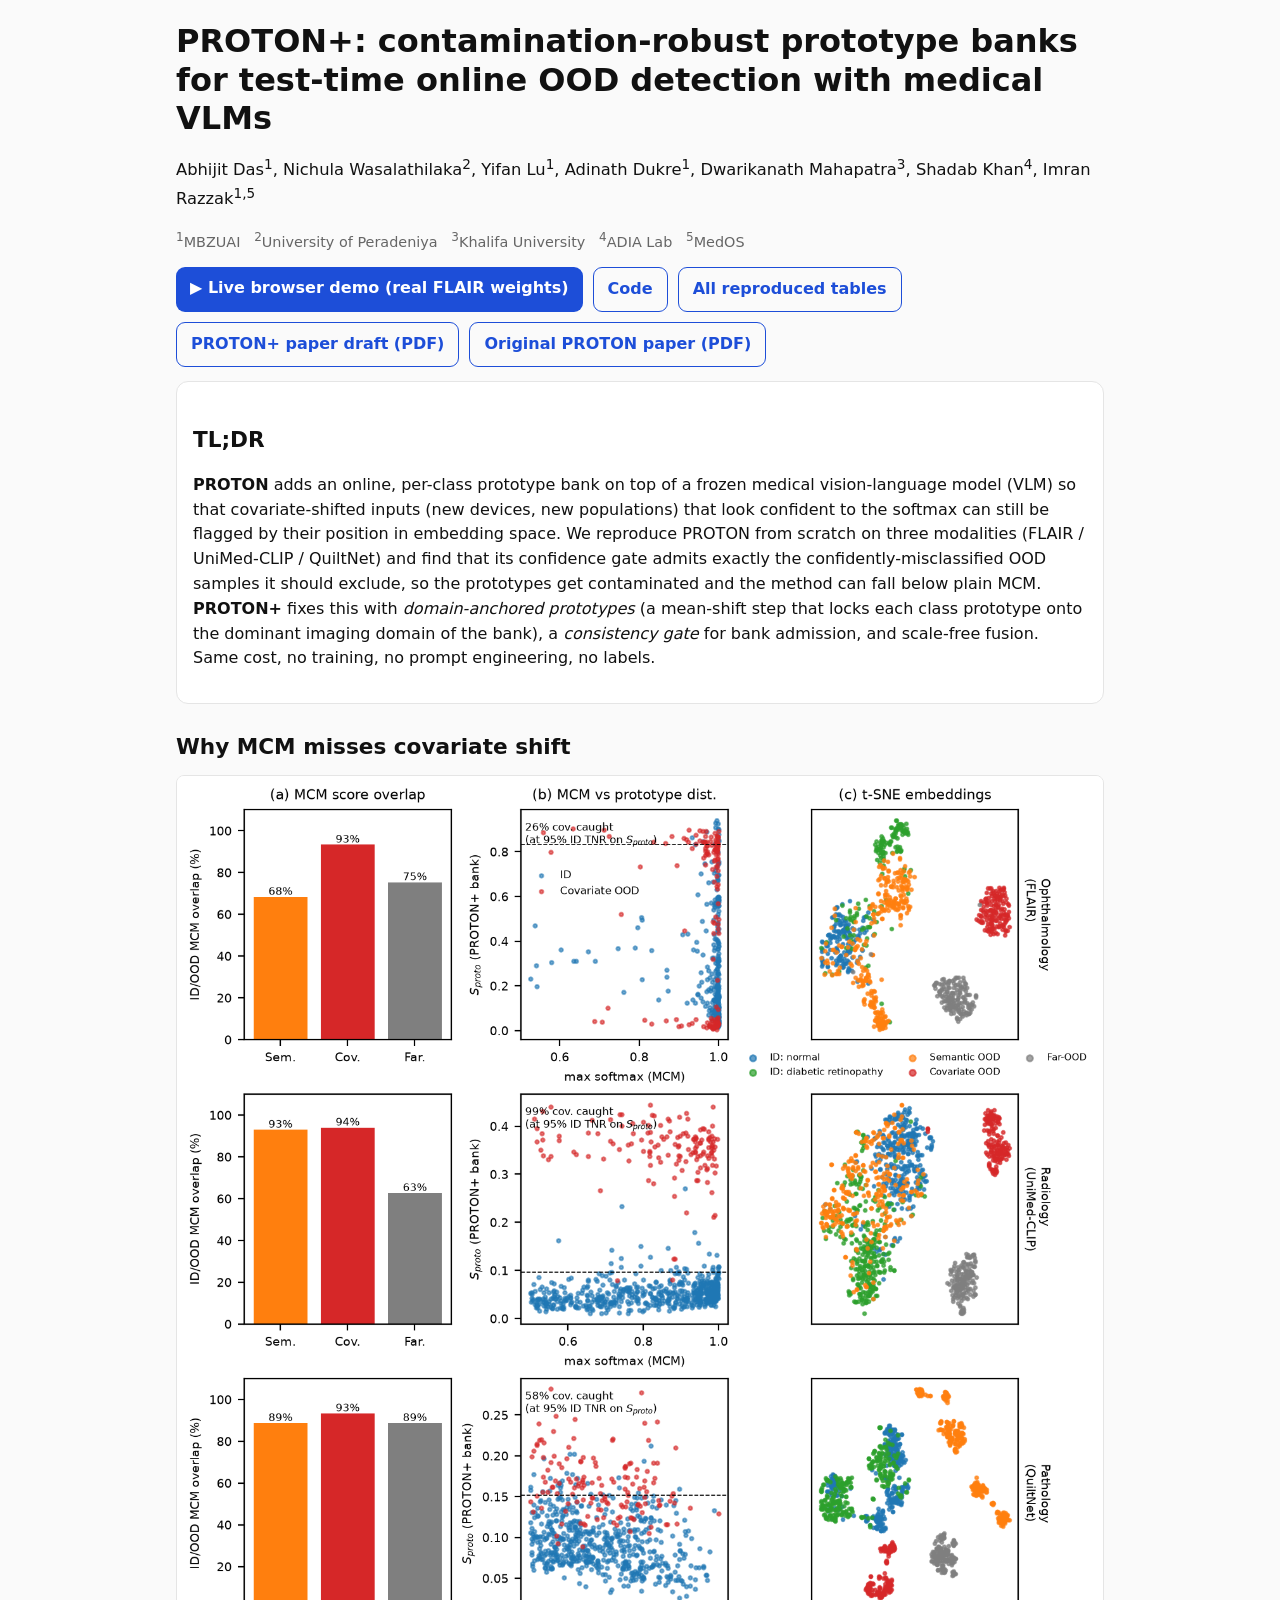
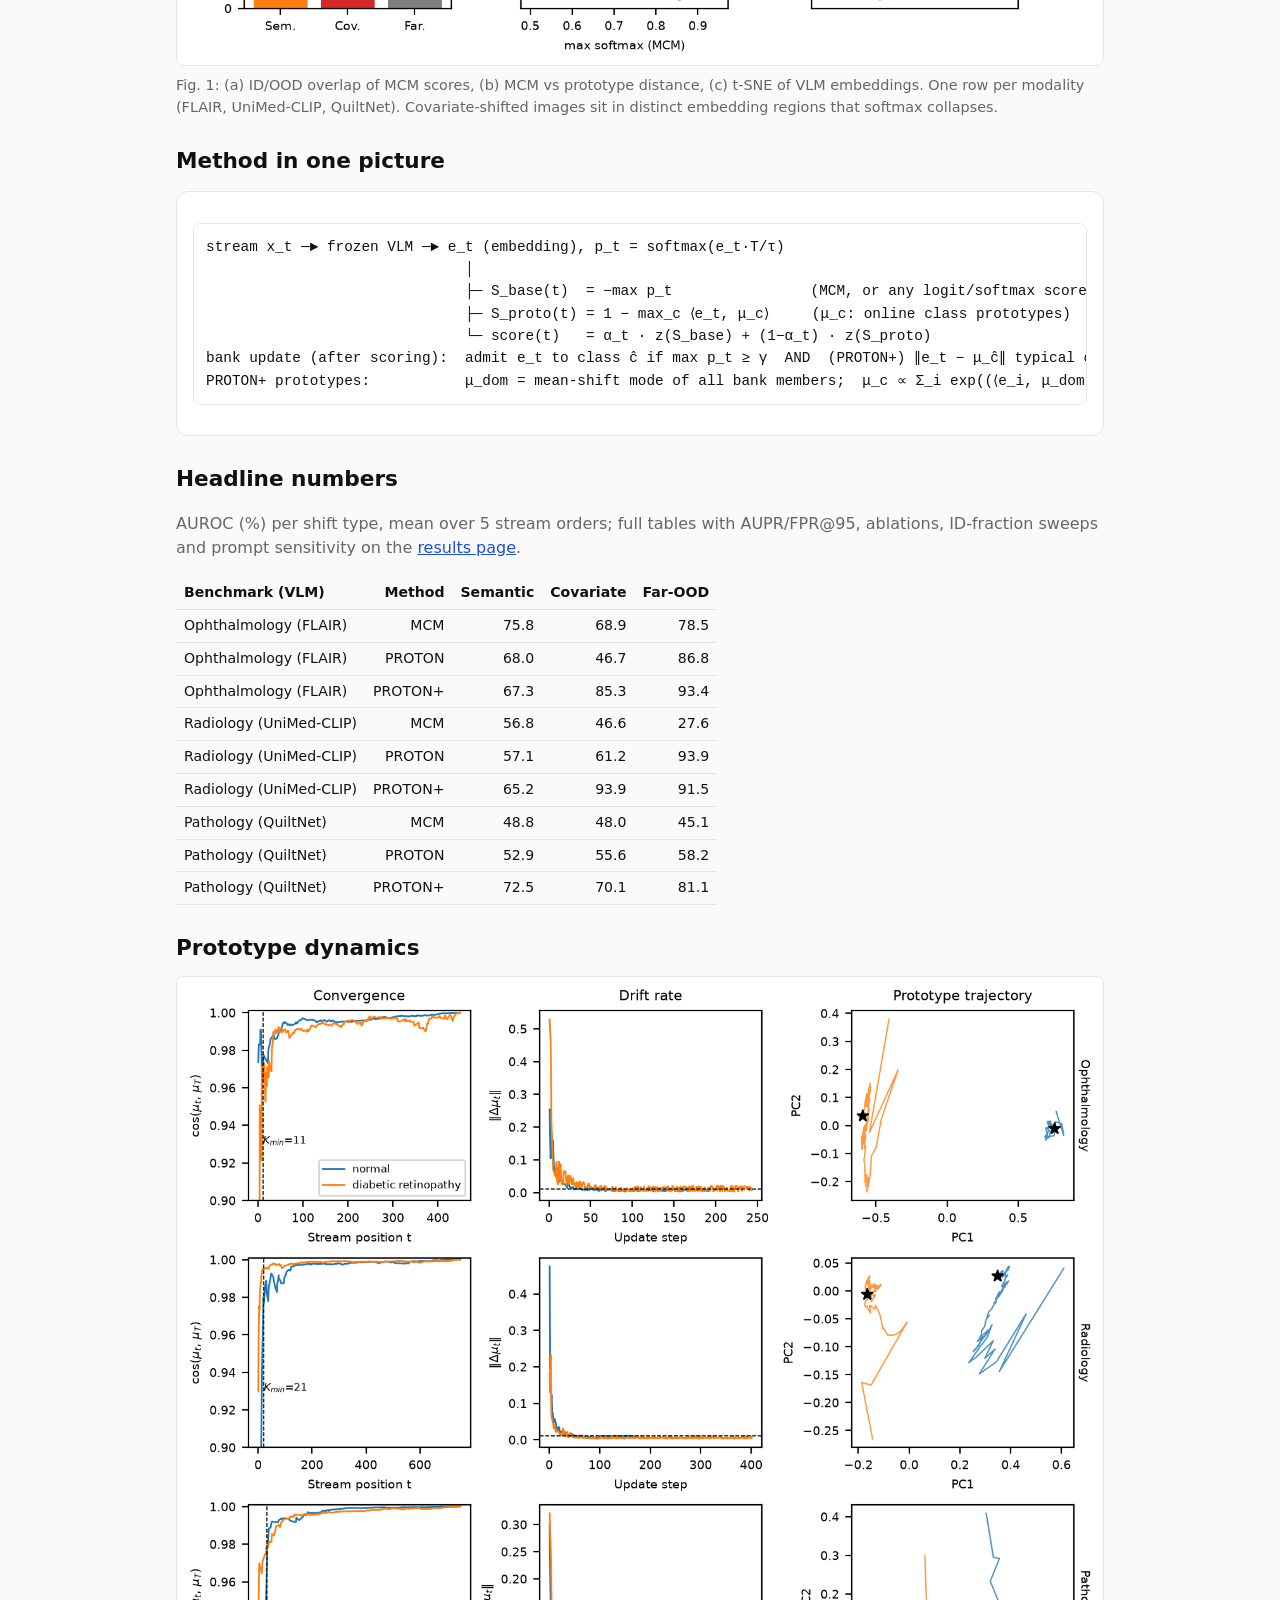
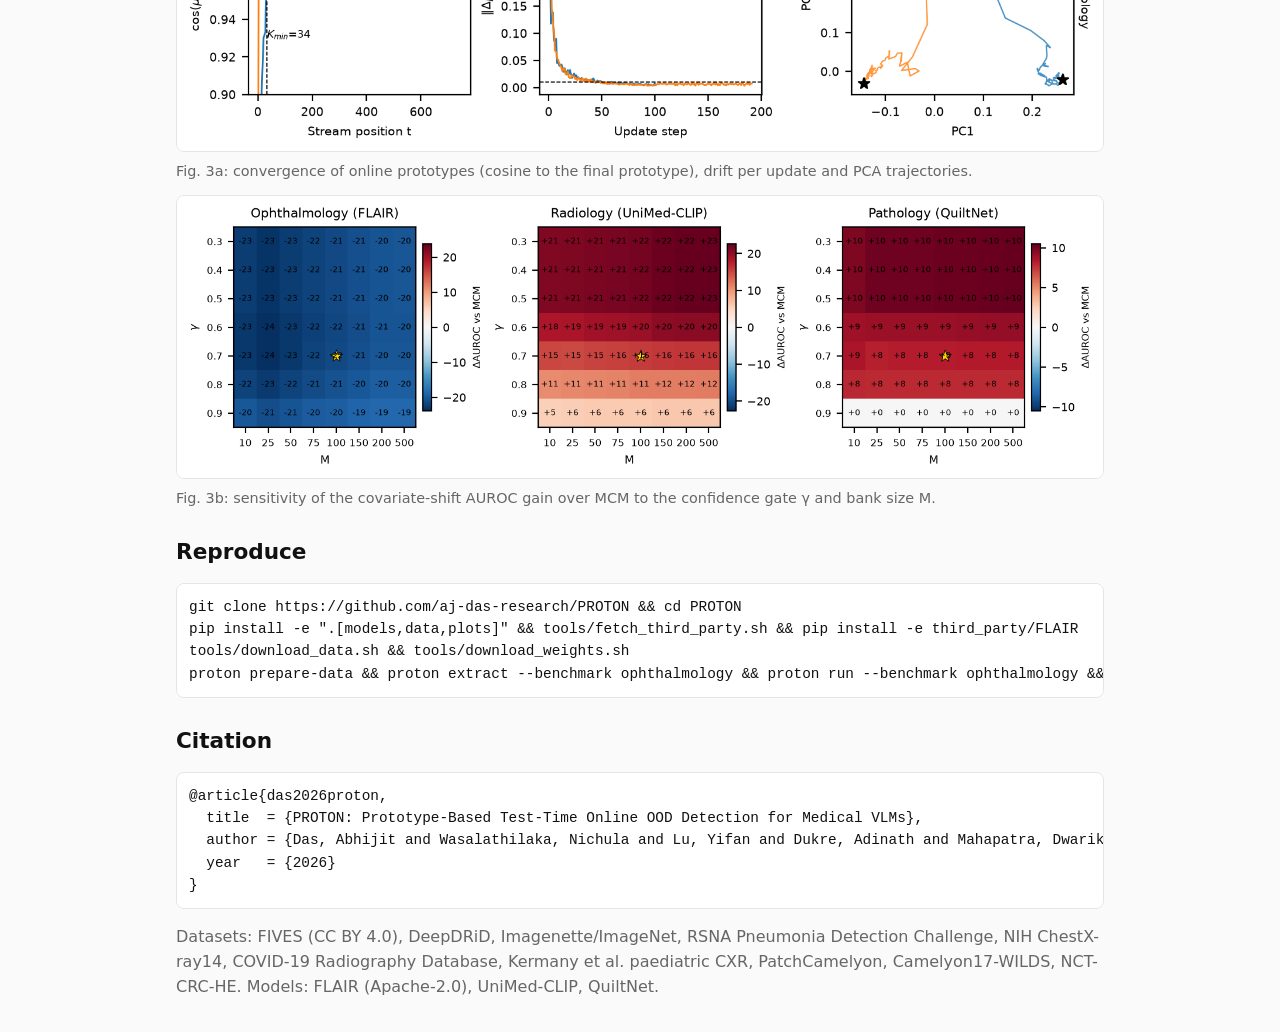
==== docs/index.html @ c5cf8186 "Paper table generator without the Entropy row; draft PDF on the project page" ====
<!doctype html>
<html lang="en">
<head>
<meta charset="utf-8"><meta name="viewport" content="width=device-width,initial-scale=1">
<title>PROTON+ project page</title>
<meta name="description" content="PROTON and PROTON+: prototype-based test-time online out-of-distribution detection for medical vision-language models. Code, reproduction, live browser demo.">
<link rel="stylesheet" href="style.css">
</head>
<body><div class="wrap">
<h1>PROTON+: contamination-robust prototype banks for test-time online OOD detection with medical VLMs</h1>
<p class="authors">Abhijit Das<sup>1</sup>, Nichula Wasalathilaka<sup>2</sup>, Yifan Lu<sup>1</sup>, Adinath Dukre<sup>1</sup>, Dwarikanath Mahapatra<sup>3</sup>, Shadab Khan<sup>4</sup>, Imran Razzak<sup>1,5</sup></p>
<p class="affil"><sup>1</sup>MBZUAI &nbsp; <sup>2</sup>University of Peradeniya &nbsp; <sup>3</sup>Khalifa University &nbsp; <sup>4</sup>ADIA Lab &nbsp; <sup>5</sup>MedOS</p>
<div class="btns">
  <a class="btn" href="demo/">▶ Live browser demo (real FLAIR weights)</a>
  <a class="btn sec" href="https://github.com/aj-das-research/PROTON">Code</a>
  <a class="btn sec" href="results.html">All reproduced tables</a>
  <a class="btn sec" href="protonplus_draft.pdf">PROTON+ paper draft (PDF)</a>
  <a class="btn sec" href="proton_paper.pdf">Original PROTON paper (PDF)</a>
</div>

<div class="card">
<h2>TL;DR</h2>
<p><b>PROTON</b> adds an online, per-class prototype bank on top of a frozen medical vision-language model (VLM) so that
covariate-shifted inputs (new devices, new populations) that look confident to the softmax can still be flagged by
their position in embedding space. We reproduce PROTON from scratch on three modalities (FLAIR / UniMed-CLIP / QuiltNet)
and find that its confidence gate admits exactly the confidently-misclassified OOD samples it should exclude, so the
prototypes get contaminated and the method can fall below plain MCM. <b>PROTON+</b> fixes this with
<em>domain-anchored prototypes</em> (a mean-shift step that locks each class prototype onto the dominant imaging
domain of the bank), a <em>consistency gate</em> for bank admission, and scale-free fusion. Same cost, no training,
no prompt engineering, no labels.</p>
</div>

<h2>Why MCM misses covariate shift</h2>
<figure><img src="figures/fig1_blind_spot.png" alt="MCM blind spot figure"><figcaption>Fig. 1: (a) ID/OOD overlap of MCM scores, (b) MCM vs prototype distance, (c) t-SNE of VLM embeddings. One row per modality (FLAIR, UniMed-CLIP, QuiltNet). Covariate-shifted images sit in distinct embedding regions that softmax collapses.</figcaption></figure>

<h2>Method in one picture</h2>
<div class="card"><pre>
stream x_t ─► frozen VLM ─► e_t (embedding), p_t = softmax(e_t·T/τ)
                              │
                              ├─ S_base(t)  = −max p_t                (MCM, or any logit/softmax score)
                              ├─ S_proto(t) = 1 − max_c ⟨e_t, μ_c⟩     (μ_c: online class prototypes)
                              └─ score(t)   = α_t · z(S_base) + (1−α_t) · z(S_proto)
bank update (after scoring):  admit e_t to class ĉ if max p_t ≥ γ  AND  (PROTON+) ‖e_t − μ_ĉ‖ typical of admitted samples
PROTON+ prototypes:           μ_dom = mean-shift mode of all bank members;  μ_c ∝ Σ_i exp((⟨e_i, μ_dom⟩−1)/h) e_i
</pre></div>

<h2>Headline numbers</h2>
<p class="muted">AUROC (%) per shift type, mean over 5 stream orders; full tables with AUPR/FPR@95, ablations, ID-fraction sweeps and prompt sensitivity on the <a href="results.html">results page</a>.</p>
<div id="headline"></div>

<h2>Prototype dynamics</h2>
<figure><img src="figures/fig3a_convergence.png" alt="prototype convergence"><figcaption>Fig. 3a: convergence of online prototypes (cosine to the final prototype), drift per update and PCA trajectories.</figcaption></figure>
<figure><img src="figures/fig3b_gamma_M.png" alt="gamma M sensitivity"><figcaption>Fig. 3b: sensitivity of the covariate-shift AUROC gain over MCM to the confidence gate γ and bank size M.</figcaption></figure>

<h2>Reproduce</h2>
<pre>git clone https://github.com/aj-das-research/PROTON && cd PROTON
pip install -e ".[models,data,plots]" && tools/fetch_third_party.sh && pip install -e third_party/FLAIR
tools/download_data.sh && tools/download_weights.sh
proton prepare-data && proton extract --benchmark ophthalmology && proton run --benchmark ophthalmology && proton figures</pre>

<h2>Citation</h2>
<pre>@article{das2026proton,
  title  = {PROTON: Prototype-Based Test-Time Online OOD Detection for Medical VLMs},
  author = {Das, Abhijit and Wasalathilaka, Nichula and Lu, Yifan and Dukre, Adinath and Mahapatra, Dwarikanath and Khan, Shadab and Razzak, Imran},
  year   = {2026}
}</pre>
<p class="muted">Datasets: FIVES (CC BY 4.0), DeepDRiD, Imagenette/ImageNet, RSNA Pneumonia Detection Challenge, NIH ChestX-ray14, COVID-19 Radiography Database, Kermany et al. paediatric CXR, PatchCamelyon, Camelyon17-WILDS, NCT-CRC-HE. Models: FLAIR (Apache-2.0), UniMed-CLIP, QuiltNet.</p>
</div>
<script>
fetch("headline.json").then(r => r.json()).then(d => {
  const sh = ["semantic", "covariate", "far"]; let h = "<table><thead><tr><th>Benchmark (VLM)</th><th>Method</th><th>Semantic</th><th>Covariate</th><th>Far-OOD</th></tr></thead><tbody>";
  for (const b of Object.keys(d)) for (const m of Object.keys(d[b])) h += `<tr><td>${b}</td><td>${m}</td>` + sh.map(s => `<td>${d[b][m][s].toFixed(1)}</td>`).join("") + "</tr>";
  document.getElementById("headline").innerHTML = h + "</tbody></table>";
}).catch(() => { document.getElementById("headline").innerHTML = "<p class='muted'>Results are being generated.</p>"; });
</script>
</body></html>
---- docs/style.css ----
:root{--bg:#fafafa;--fg:#111;--muted:#666;--card:#fff;--line:#e5e5e5;--acc:#1d4ed8}
@media (prefers-color-scheme:dark){:root:not([data-theme=light]){--bg:#0f1115;--fg:#eee;--muted:#aaa;--card:#171a21;--line:#2a2e38;--acc:#7aa2ff}}
:root[data-theme=dark]{--bg:#0f1115;--fg:#eee;--muted:#aaa;--card:#171a21;--line:#2a2e38;--acc:#7aa2ff}
*{box-sizing:border-box}body{margin:0;background:var(--bg);color:var(--fg);font:16px/1.55 system-ui,-apple-system,Segoe UI,Roboto,sans-serif}
.wrap{max-width:960px;margin:0 auto;padding:16px}a{color:var(--acc)}h1{font-size:2rem;line-height:1.2;margin:.4rem 0}h2{font-size:1.35rem;margin:1.6rem 0 .5rem}h3{font-size:1.05rem;margin:1.2rem 0 .4rem}
.muted{color:var(--muted)}.authors{font-size:1.02rem}.affil{font-size:.9rem;color:var(--muted)}
.btns{display:flex;gap:10px;flex-wrap:wrap;margin:14px 0}.btn{display:inline-block;padding:9px 14px;border-radius:9px;background:var(--acc);color:#fff;text-decoration:none;font-weight:600}.btn.sec{background:transparent;color:var(--acc);border:1px solid var(--acc)}
.card{background:var(--card);border:1px solid var(--line);border-radius:12px;padding:16px;margin:14px 0}
figure{margin:12px 0}figure img{width:100%;border-radius:8px;border:1px solid var(--line)}figcaption{font-size:.9rem;color:var(--muted)}
table{border-collapse:collapse;width:100%;font-size:.88rem;margin:8px 0;overflow-x:auto;display:block}th,td{padding:5px 8px;border-bottom:1px solid var(--line);text-align:right;white-space:nowrap}th:first-child,td:first-child{text-align:left}
code,pre{font-family:ui-monospace,SFMono-Regular,Menlo,monospace;font-size:.9em}pre{background:var(--card);border:1px solid var(--line);border-radius:8px;padding:12px;overflow-x:auto}
.kpi{display:grid;grid-template-columns:repeat(auto-fit,minmax(180px,1fr));gap:10px}.kpi div{background:var(--card);border:1px solid var(--line);border-radius:10px;padding:10px}.kpi b{font-size:1.5rem;display:block}
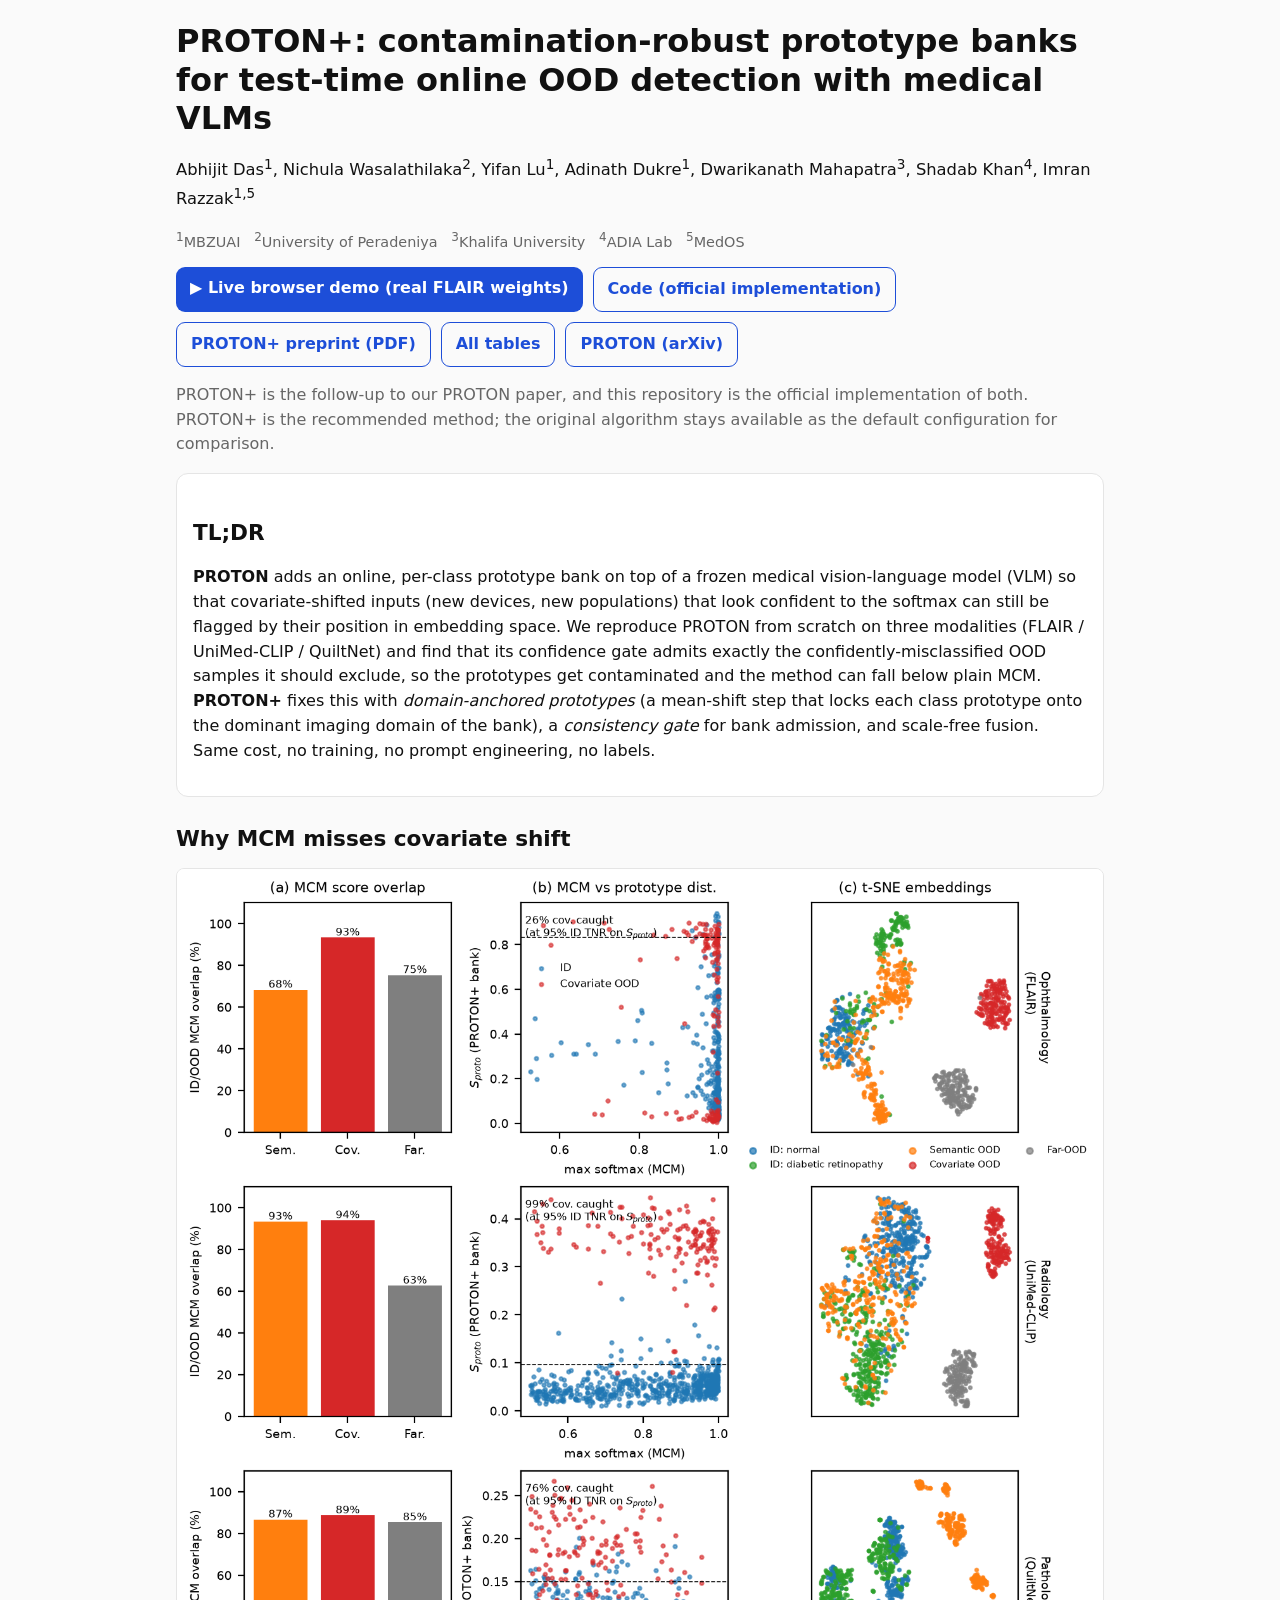
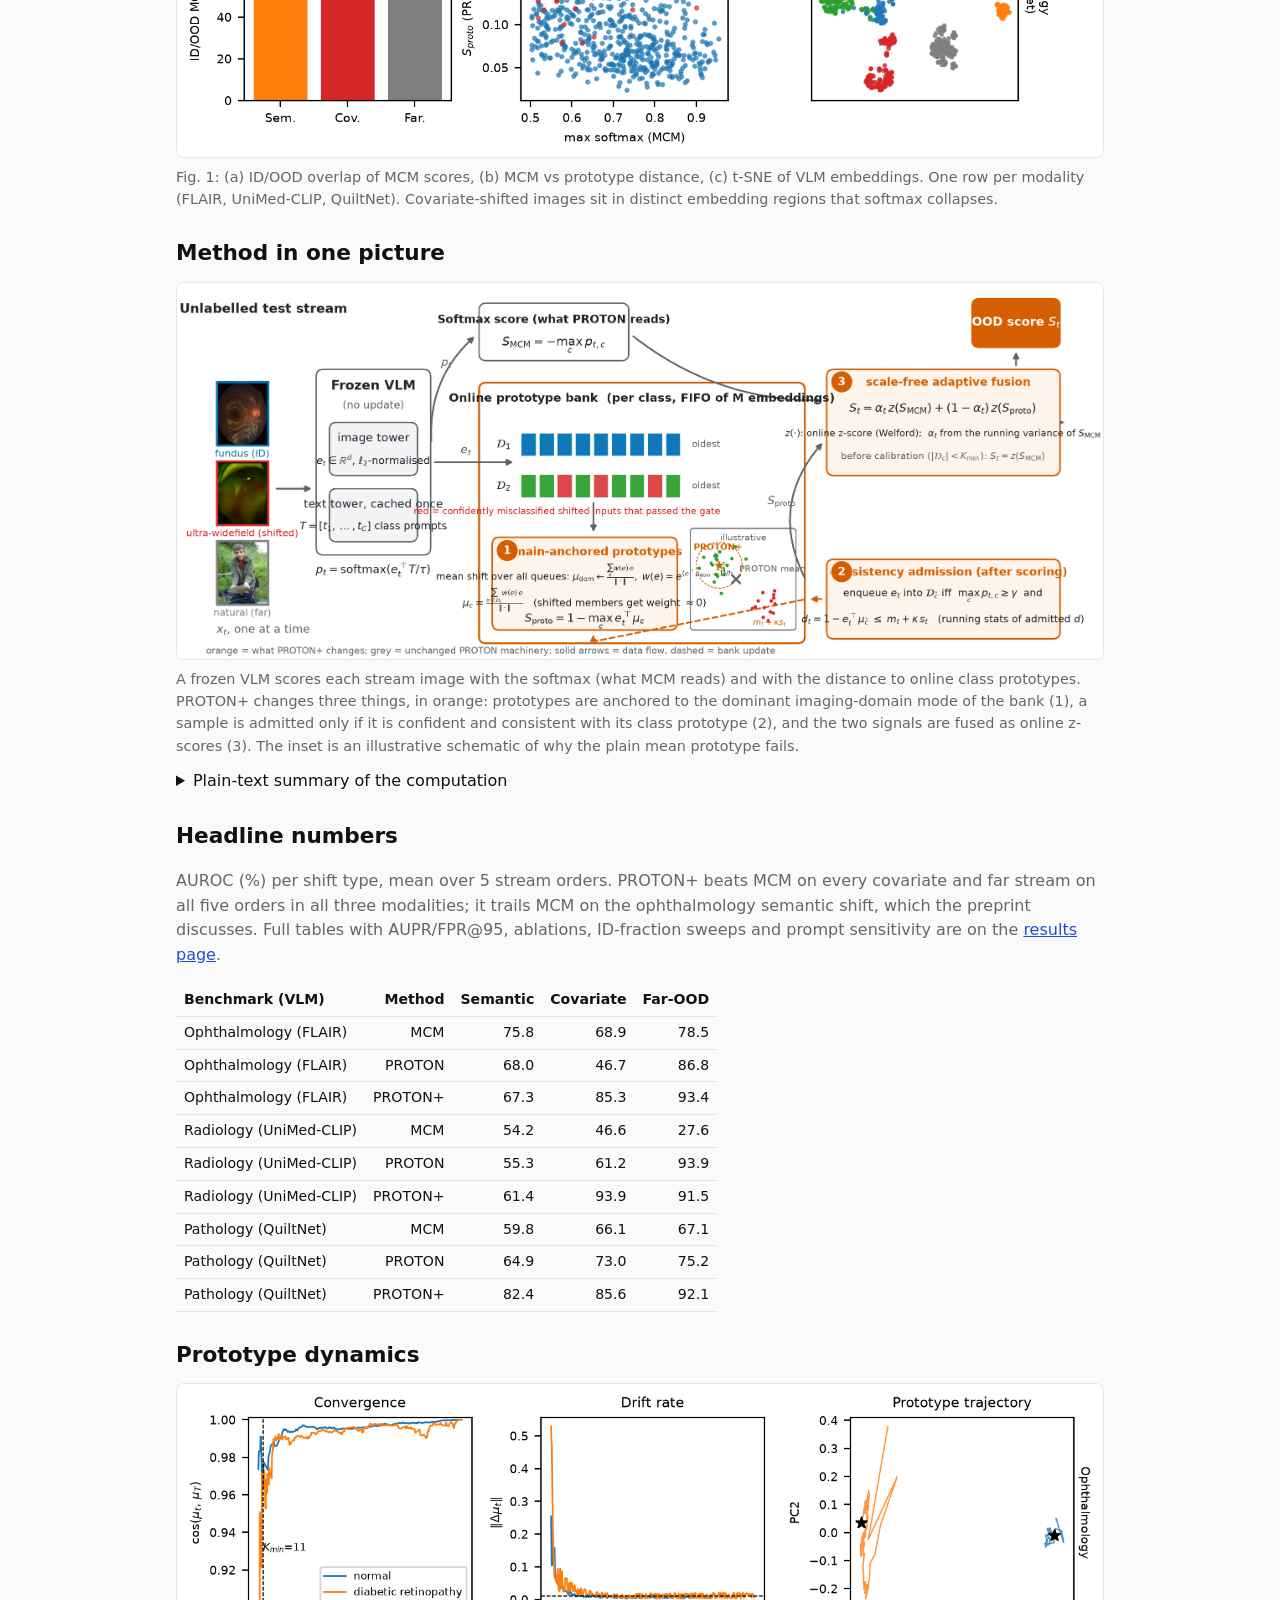
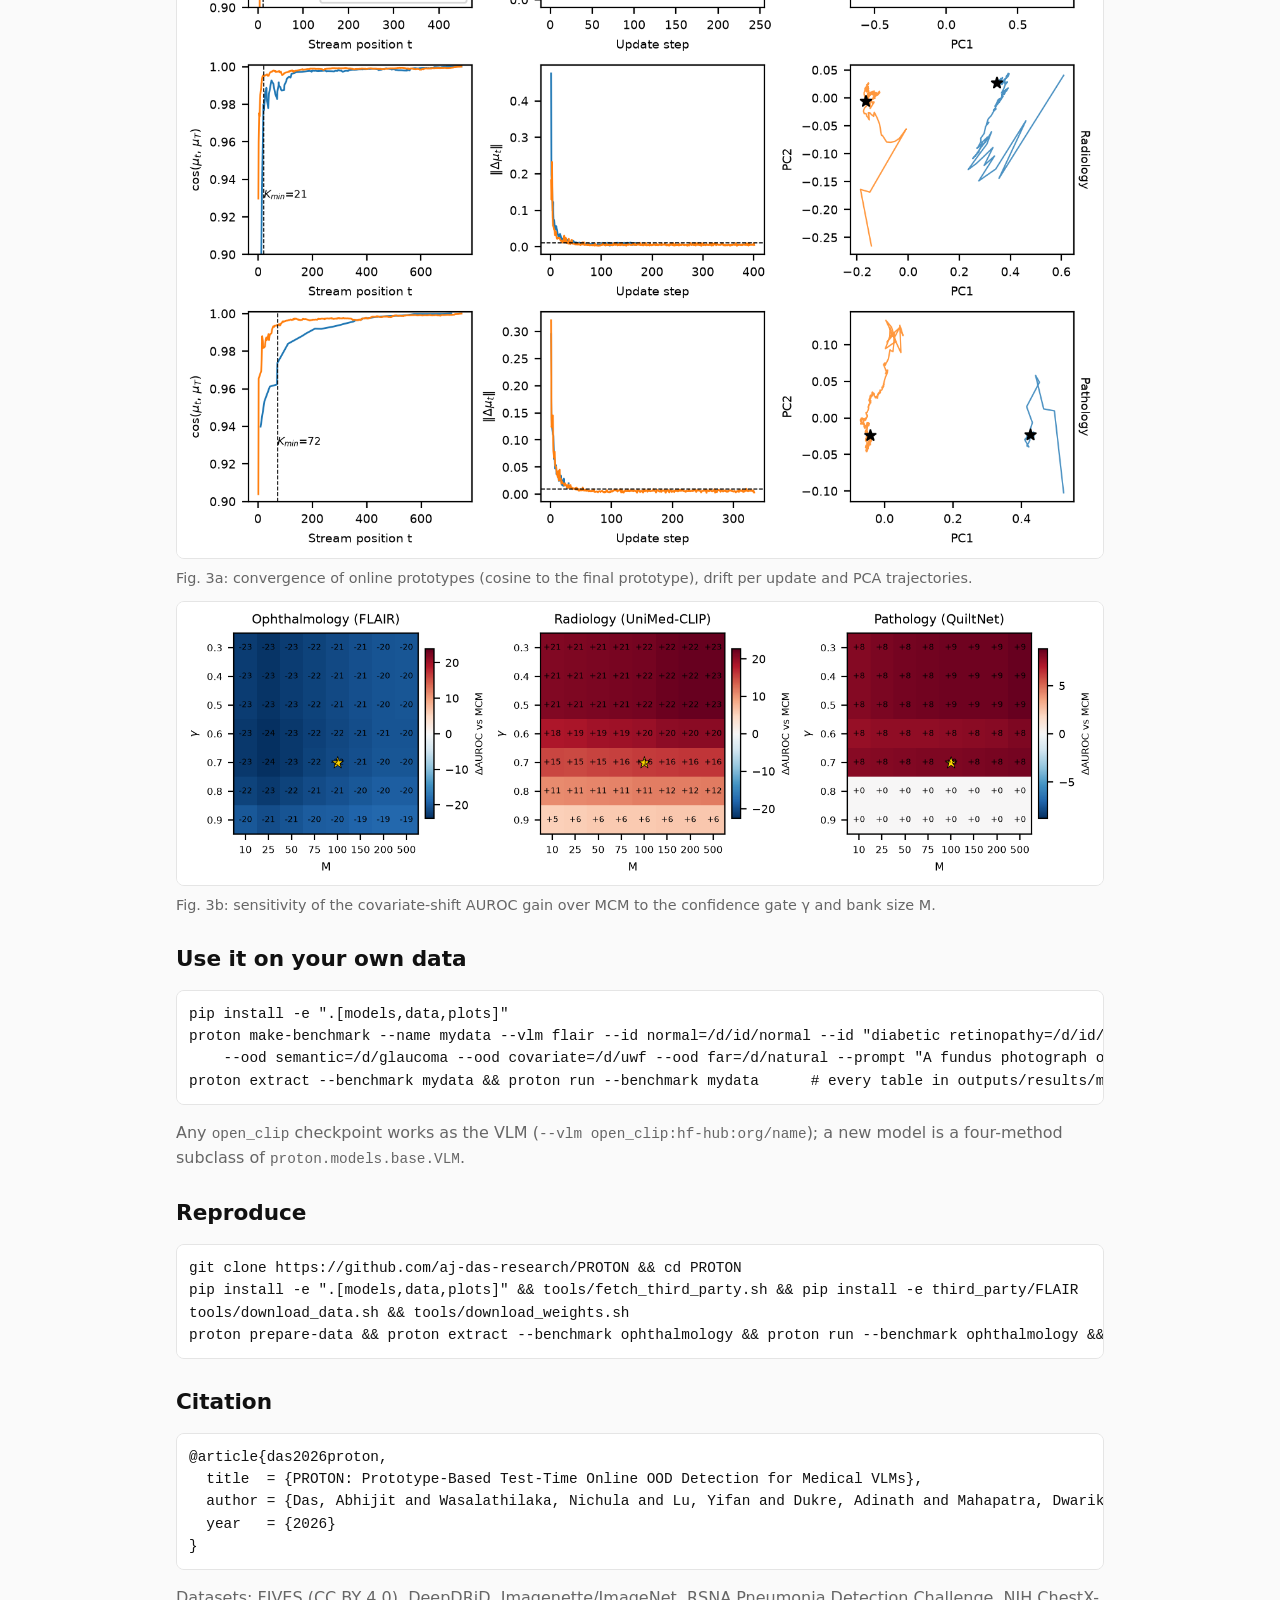
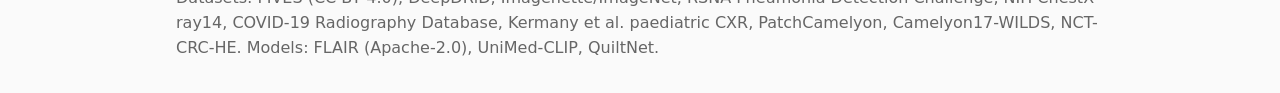
==== commit 5bc6ec36: "Stop tracking project-local skill copies (private sources); installer covers all three skill repos" ====
--- a/docs/index.html
+++ b/docs/index.html
@@ -2,7 +2,7 @@
 <html lang="en">
 <head>
 <meta charset="utf-8"><meta name="viewport" content="width=device-width,initial-scale=1">
-<title>PROTON+ project page</title>
+<title>PROTON+ official page</title>
 <meta name="description" content="PROTON and PROTON+: prototype-based test-time online out-of-distribution detection for medical vision-language models. Code, reproduction, live browser demo.">
 <link rel="stylesheet" href="style.css">
 </head>
@@ -12,11 +12,12 @@
 <p class="affil"><sup>1</sup>MBZUAI &nbsp; <sup>2</sup>University of Peradeniya &nbsp; <sup>3</sup>Khalifa University &nbsp; <sup>4</sup>ADIA Lab &nbsp; <sup>5</sup>MedOS</p>
 <div class="btns">
   <a class="btn" href="demo/">▶ Live browser demo (real FLAIR weights)</a>
-  <a class="btn sec" href="https://github.com/aj-das-research/PROTON">Code</a>
-  <a class="btn sec" href="results.html">All reproduced tables</a>
-  <a class="btn sec" href="protonplus_draft.pdf">PROTON+ paper draft (PDF)</a>
-  <a class="btn sec" href="proton_paper.pdf">Original PROTON paper (PDF)</a>
+  <a class="btn sec" href="https://github.com/aj-das-research/PROTON">Code (official implementation)</a>
+  <a class="btn sec" href="protonplus.pdf">PROTON+ preprint (PDF)</a>
+  <a class="btn sec" href="results.html">All tables</a>
+  <a class="btn sec" href="https://arxiv.org/abs/2606.20913">PROTON (arXiv)</a>
 </div>
+<p class="muted">PROTON+ is the follow-up to our PROTON paper, and this repository is the official implementation of both. PROTON+ is the recommended method; the original algorithm stays available as the default configuration for comparison.</p>
 
 <div class="card">
 <h2>TL;DR</h2>
@@ -34,7 +35,8 @@
 <figure><img src="figures/fig1_blind_spot.png" alt="MCM blind spot figure"><figcaption>Fig. 1: (a) ID/OOD overlap of MCM scores, (b) MCM vs prototype distance, (c) t-SNE of VLM embeddings. One row per modality (FLAIR, UniMed-CLIP, QuiltNet). Covariate-shifted images sit in distinct embedding regions that softmax collapses.</figcaption></figure>
 
 <h2>Method in one picture</h2>
-<div class="card"><pre>
+<figure><img src="figures/fig2_method.png" alt="PROTON+ method figure"><figcaption>A frozen VLM scores each stream image with the softmax (what MCM reads) and with the distance to online class prototypes. PROTON+ changes three things, in orange: prototypes are anchored to the dominant imaging-domain mode of the bank (1), a sample is admitted only if it is confident and consistent with its class prototype (2), and the two signals are fused as online z-scores (3). The inset is an illustrative schematic of why the plain mean prototype fails.</figcaption></figure>
+<details><summary>Plain-text summary of the computation</summary><div class="card"><pre>
 stream x_t ─► frozen VLM ─► e_t (embedding), p_t = softmax(e_t·T/τ)
                               │
                               ├─ S_base(t)  = −max p_t                (MCM, or any logit/softmax score)
@@ -42,15 +44,22 @@
                               └─ score(t)   = α_t · z(S_base) + (1−α_t) · z(S_proto)
 bank update (after scoring):  admit e_t to class ĉ if max p_t ≥ γ  AND  (PROTON+) ‖e_t − μ_ĉ‖ typical of admitted samples
 PROTON+ prototypes:           μ_dom = mean-shift mode of all bank members;  μ_c ∝ Σ_i exp((⟨e_i, μ_dom⟩−1)/h) e_i
-</pre></div>
+</pre></div></details>
 
 <h2>Headline numbers</h2>
-<p class="muted">AUROC (%) per shift type, mean over 5 stream orders; full tables with AUPR/FPR@95, ablations, ID-fraction sweeps and prompt sensitivity on the <a href="results.html">results page</a>.</p>
+<p class="muted">AUROC (%) per shift type, mean over 5 stream orders. PROTON+ beats MCM on every covariate and far stream on all five orders in all three modalities; it trails MCM on the ophthalmology semantic shift, which the preprint discusses. Full tables with AUPR/FPR@95, ablations, ID-fraction sweeps and prompt sensitivity are on the <a href="results.html">results page</a>.</p>
 <div id="headline"></div>
 
 <h2>Prototype dynamics</h2>
 <figure><img src="figures/fig3a_convergence.png" alt="prototype convergence"><figcaption>Fig. 3a: convergence of online prototypes (cosine to the final prototype), drift per update and PCA trajectories.</figcaption></figure>
 <figure><img src="figures/fig3b_gamma_M.png" alt="gamma M sensitivity"><figcaption>Fig. 3b: sensitivity of the covariate-shift AUROC gain over MCM to the confidence gate γ and bank size M.</figcaption></figure>
+
+<h2>Use it on your own data</h2>
+<pre>pip install -e ".[models,data,plots]"
+proton make-benchmark --name mydata --vlm flair --id normal=/d/id/normal --id "diabetic retinopathy=/d/id/dr" \
+    --ood semantic=/d/glaucoma --ood covariate=/d/uwf --ood far=/d/natural --prompt "A fundus photograph of {}"
+proton extract --benchmark mydata && proton run --benchmark mydata      # every table in outputs/results/mydata/</pre>
+<p class="muted">Any <code>open_clip</code> checkpoint works as the VLM (<code>--vlm open_clip:hf-hub:org/name</code>); a new model is a four-method subclass of <code>proton.models.base.VLM</code>.</p>
 
 <h2>Reproduce</h2>
 <pre>git clone https://github.com/aj-das-research/PROTON && cd PROTON
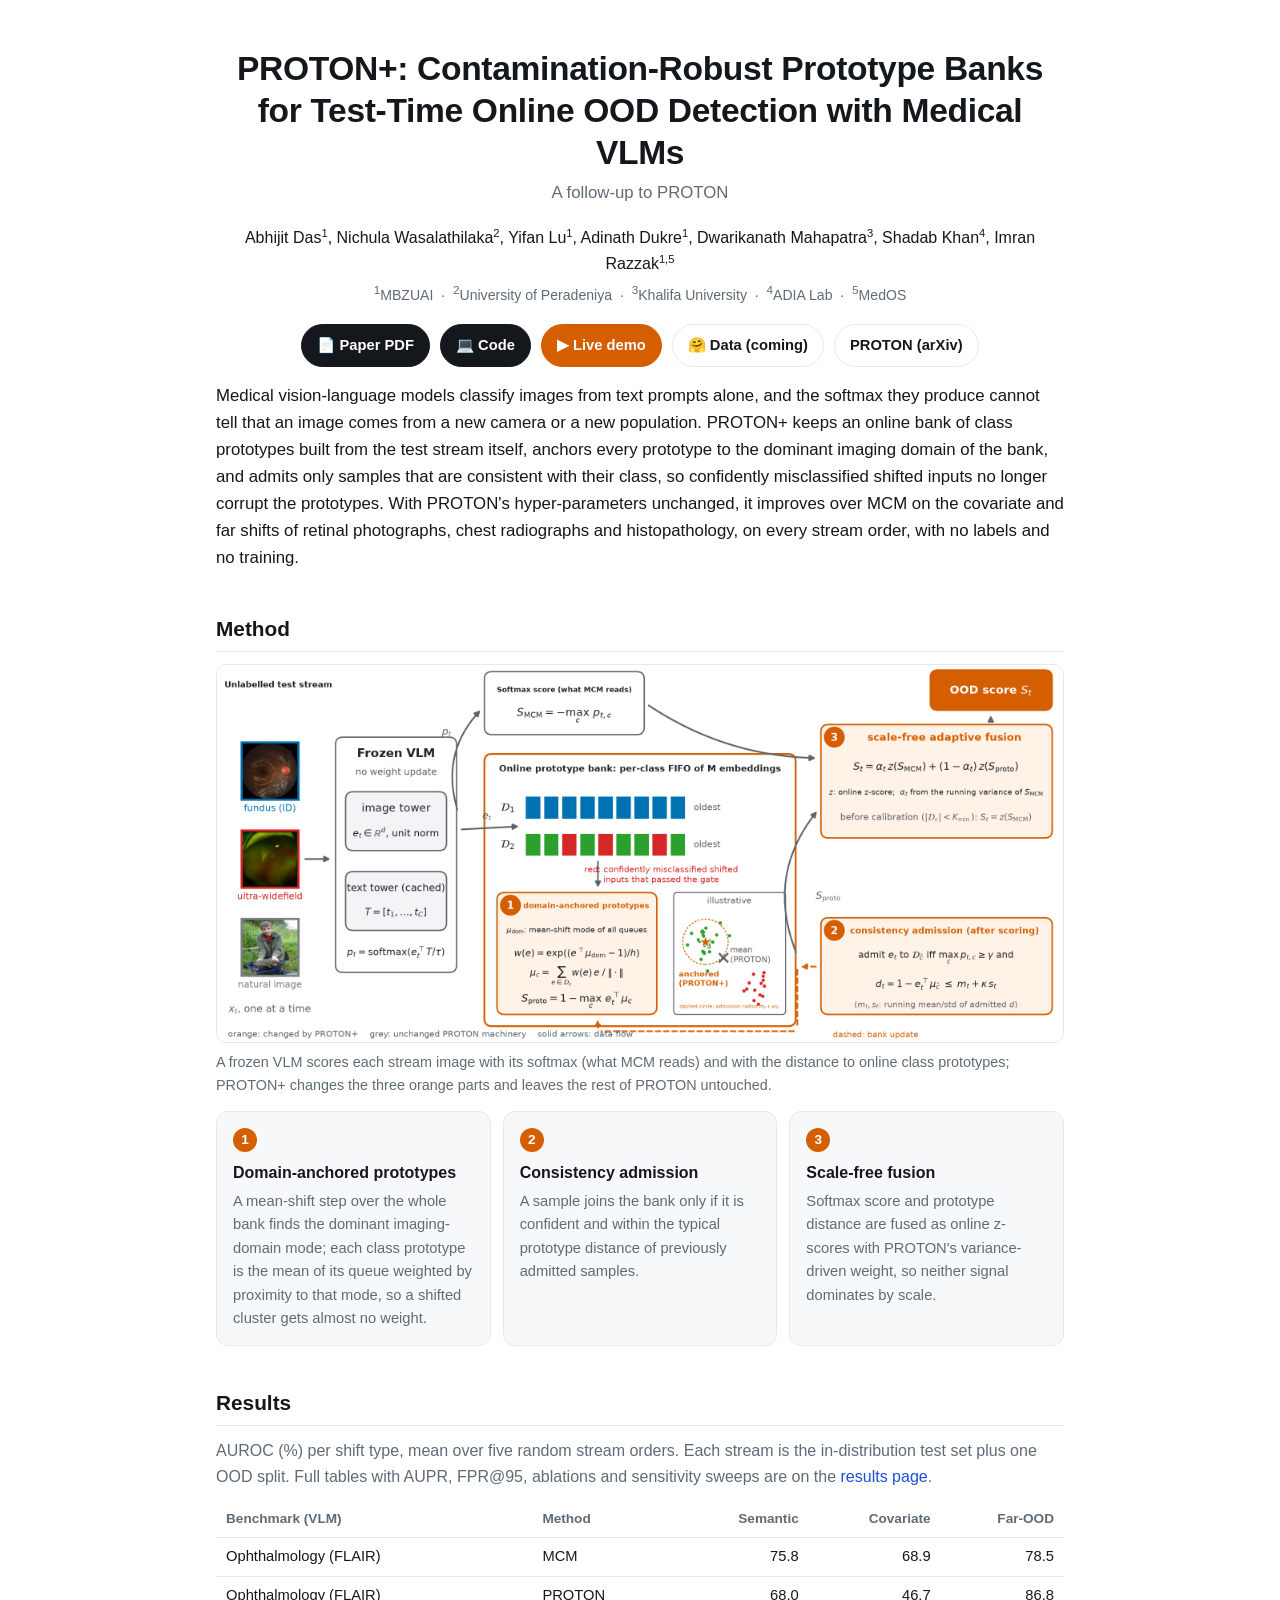
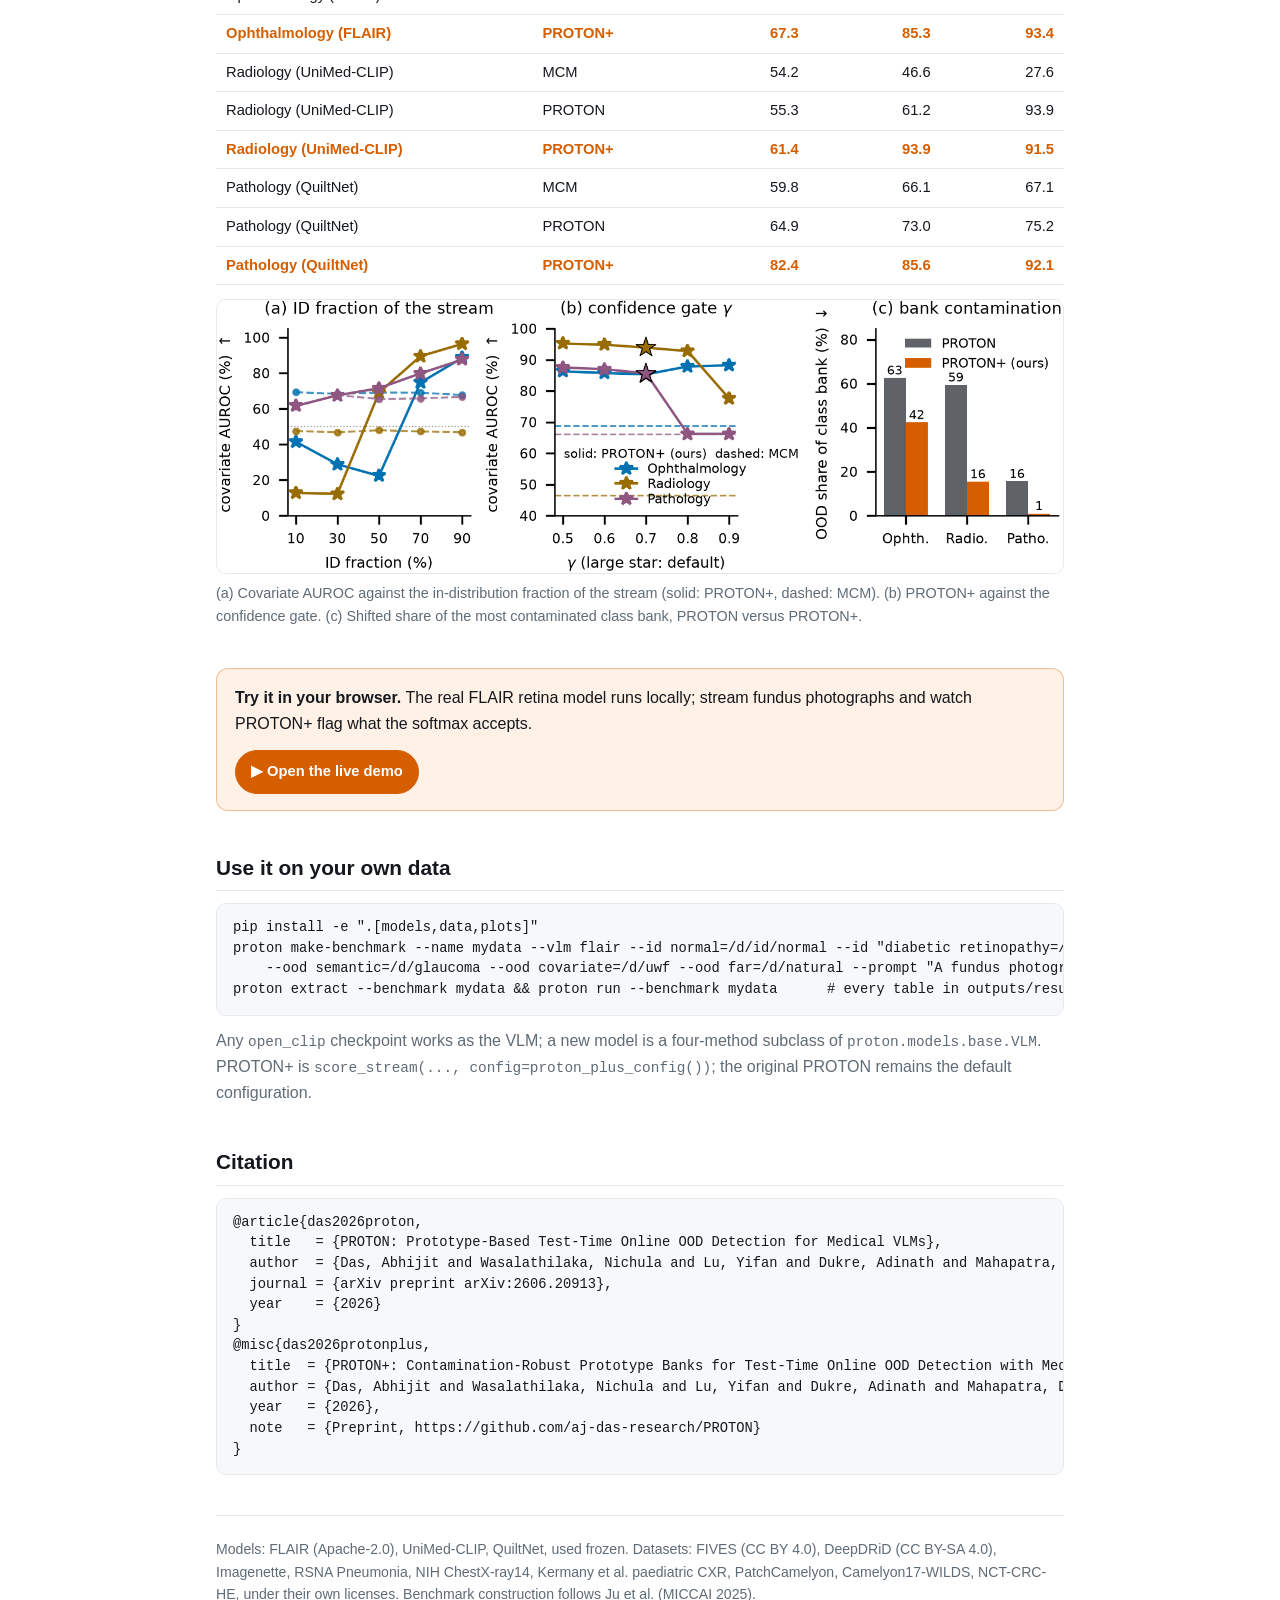
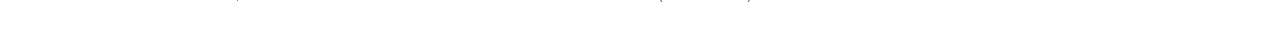
==== commit 59baa57d: "Project page redesign" ====
--- a/docs/index.html
+++ b/docs/index.html
@@ -2,84 +2,98 @@
 <html lang="en">
 <head>
 <meta charset="utf-8"><meta name="viewport" content="width=device-width,initial-scale=1">
-<title>PROTON+ official page</title>
-<meta name="description" content="PROTON and PROTON+: prototype-based test-time online out-of-distribution detection for medical vision-language models. Code, reproduction, live browser demo.">
+<title>PROTON+ project page</title>
+<meta name="description" content="PROTON+: contamination-robust prototype banks for test-time online out-of-distribution detection with medical vision-language models. Paper, code, benchmarks and a live browser demo.">
 <link rel="stylesheet" href="style.css">
 </head>
-<body><div class="wrap">
-<h1>PROTON+: contamination-robust prototype banks for test-time online OOD detection with medical VLMs</h1>
-<p class="authors">Abhijit Das<sup>1</sup>, Nichula Wasalathilaka<sup>2</sup>, Yifan Lu<sup>1</sup>, Adinath Dukre<sup>1</sup>, Dwarikanath Mahapatra<sup>3</sup>, Shadab Khan<sup>4</sup>, Imran Razzak<sup>1,5</sup></p>
-<p class="affil"><sup>1</sup>MBZUAI &nbsp; <sup>2</sup>University of Peradeniya &nbsp; <sup>3</sup>Khalifa University &nbsp; <sup>4</sup>ADIA Lab &nbsp; <sup>5</sup>MedOS</p>
-<div class="btns">
-  <a class="btn" href="demo/">▶ Live browser demo (real FLAIR weights)</a>
-  <a class="btn sec" href="https://github.com/aj-das-research/PROTON">Code (official implementation)</a>
-  <a class="btn sec" href="protonplus.pdf">PROTON+ preprint (PDF)</a>
-  <a class="btn sec" href="results.html">All tables</a>
-  <a class="btn sec" href="https://arxiv.org/abs/2606.20913">PROTON (arXiv)</a>
-</div>
-<p class="muted">PROTON+ is the follow-up to our PROTON paper, and this repository is the official implementation of both. PROTON+ is the recommended method; the original algorithm stays available as the default configuration for comparison.</p>
+<body>
+<div class="wrap">
 
-<div class="card">
-<h2>TL;DR</h2>
-<p><b>PROTON</b> adds an online, per-class prototype bank on top of a frozen medical vision-language model (VLM) so that
-covariate-shifted inputs (new devices, new populations) that look confident to the softmax can still be flagged by
-their position in embedding space. We reproduce PROTON from scratch on three modalities (FLAIR / UniMed-CLIP / QuiltNet)
-and find that its confidence gate admits exactly the confidently-misclassified OOD samples it should exclude, so the
-prototypes get contaminated and the method can fall below plain MCM. <b>PROTON+</b> fixes this with
-<em>domain-anchored prototypes</em> (a mean-shift step that locks each class prototype onto the dominant imaging
-domain of the bank), a <em>consistency gate</em> for bank admission, and scale-free fusion. Same cost, no training,
-no prompt engineering, no labels.</p>
-</div>
+<header class="hero">
+  <h1>PROTON+: Contamination-Robust Prototype Banks for Test-Time Online OOD Detection with Medical VLMs</h1>
+  <p class="subtitle">A follow-up to PROTON</p>
+  <p class="authors">Abhijit Das<sup>1</sup>, Nichula Wasalathilaka<sup>2</sup>, Yifan Lu<sup>1</sup>, Adinath Dukre<sup>1</sup>, Dwarikanath Mahapatra<sup>3</sup>, Shadab Khan<sup>4</sup>, Imran Razzak<sup>1,5</sup></p>
+  <p class="affil"><sup>1</sup>MBZUAI &nbsp;·&nbsp; <sup>2</sup>University of Peradeniya &nbsp;·&nbsp; <sup>3</sup>Khalifa University &nbsp;·&nbsp; <sup>4</sup>ADIA Lab &nbsp;·&nbsp; <sup>5</sup>MedOS</p>
+  <div class="btns">
+    <a class="btn" href="protonplus.pdf">📄 Paper PDF</a>
+    <a class="btn" href="https://github.com/aj-das-research/PROTON">💻 Code</a>
+    <a class="btn acc" href="demo/">▶ Live demo</a>
+    <a class="btn sec" href="https://huggingface.co/datasets/abhijit2k01/proton-benchmarks">🤗 Data (coming)</a>
+    <a class="btn sec" href="https://arxiv.org/abs/2606.20913">PROTON (arXiv)</a>
+  </div>
+</header>
 
-<h2>Why MCM misses covariate shift</h2>
-<figure><img src="figures/fig1_blind_spot.png" alt="MCM blind spot figure"><figcaption>Fig. 1: (a) ID/OOD overlap of MCM scores, (b) MCM vs prototype distance, (c) t-SNE of VLM embeddings. One row per modality (FLAIR, UniMed-CLIP, QuiltNet). Covariate-shifted images sit in distinct embedding regions that softmax collapses.</figcaption></figure>
+<section>
+  <p class="lead">Medical vision-language models classify images from text prompts alone, and the softmax they produce cannot tell that an image comes from a new camera or a new population. PROTON+ keeps an online bank of class prototypes built from the test stream itself, anchors every prototype to the dominant imaging domain of the bank, and admits only samples that are consistent with their class, so confidently misclassified shifted inputs no longer corrupt the prototypes. With PROTON's hyper-parameters unchanged, it improves over MCM on the covariate and far shifts of retinal photographs, chest radiographs and histopathology, on every stream order, with no labels and no training.</p>
+</section>
 
-<h2>Method in one picture</h2>
-<figure><img src="figures/fig2_method.png" alt="PROTON+ method figure"><figcaption>A frozen VLM scores each stream image with the softmax (what MCM reads) and with the distance to online class prototypes. PROTON+ changes three things, in orange: prototypes are anchored to the dominant imaging-domain mode of the bank (1), a sample is admitted only if it is confident and consistent with its class prototype (2), and the two signals are fused as online z-scores (3). The inset is an illustrative schematic of why the plain mean prototype fails.</figcaption></figure>
-<details><summary>Plain-text summary of the computation</summary><div class="card"><pre>
-stream x_t ─► frozen VLM ─► e_t (embedding), p_t = softmax(e_t·T/τ)
-                              │
-                              ├─ S_base(t)  = −max p_t                (MCM, or any logit/softmax score)
-                              ├─ S_proto(t) = 1 − max_c ⟨e_t, μ_c⟩     (μ_c: online class prototypes)
-                              └─ score(t)   = α_t · z(S_base) + (1−α_t) · z(S_proto)
-bank update (after scoring):  admit e_t to class ĉ if max p_t ≥ γ  AND  (PROTON+) ‖e_t − μ_ĉ‖ typical of admitted samples
-PROTON+ prototypes:           μ_dom = mean-shift mode of all bank members;  μ_c ∝ Σ_i exp((⟨e_i, μ_dom⟩−1)/h) e_i
-</pre></div></details>
+<section>
+  <h2>Method</h2>
+  <figure>
+    <img src="figures/fig2_method.png" alt="PROTON+ method overview">
+    <figcaption>A frozen VLM scores each stream image with its softmax (what MCM reads) and with the distance to online class prototypes; PROTON+ changes the three orange parts and leaves the rest of PROTON untouched.</figcaption>
+  </figure>
+  <div class="cards">
+    <div class="card"><span class="n">1</span><h3>Domain-anchored prototypes</h3><p>A mean-shift step over the whole bank finds the dominant imaging-domain mode; each class prototype is the mean of its queue weighted by proximity to that mode, so a shifted cluster gets almost no weight.</p></div>
+    <div class="card"><span class="n">2</span><h3>Consistency admission</h3><p>A sample joins the bank only if it is confident and within the typical prototype distance of previously admitted samples.</p></div>
+    <div class="card"><span class="n">3</span><h3>Scale-free fusion</h3><p>Softmax score and prototype distance are fused as online z-scores with PROTON's variance-driven weight, so neither signal dominates by scale.</p></div>
+  </div>
+</section>
 
-<h2>Headline numbers</h2>
-<p class="muted">AUROC (%) per shift type, mean over 5 stream orders. PROTON+ beats MCM on every covariate and far stream on all five orders in all three modalities; it trails MCM on the ophthalmology semantic shift, which the preprint discusses. Full tables with AUPR/FPR@95, ablations, ID-fraction sweeps and prompt sensitivity are on the <a href="results.html">results page</a>.</p>
-<div id="headline"></div>
+<section>
+  <h2>Results</h2>
+  <p class="muted">AUROC (%) per shift type, mean over five random stream orders. Each stream is the in-distribution test set plus one OOD split. Full tables with AUPR, FPR@95, ablations and sensitivity sweeps are on the <a href="results.html">results page</a>.</p>
+  <div class="tablewrap" id="headline"></div>
+  <figure>
+    <img src="figures/fig3_results.png" alt="ID-fraction sweep, gate sweep and bank contamination">
+    <figcaption>(a) Covariate AUROC against the in-distribution fraction of the stream (solid: PROTON+, dashed: MCM). (b) PROTON+ against the confidence gate. (c) Shifted share of the most contaminated class bank, PROTON versus PROTON+.</figcaption>
+  </figure>
+</section>
 
-<h2>Prototype dynamics</h2>
-<figure><img src="figures/fig3a_convergence.png" alt="prototype convergence"><figcaption>Fig. 3a: convergence of online prototypes (cosine to the final prototype), drift per update and PCA trajectories.</figcaption></figure>
-<figure><img src="figures/fig3b_gamma_M.png" alt="gamma M sensitivity"><figcaption>Fig. 3b: sensitivity of the covariate-shift AUROC gain over MCM to the confidence gate γ and bank size M.</figcaption></figure>
+<section>
+  <div class="callout">
+    <p><b>Try it in your browser.</b> The real FLAIR retina model runs locally; stream fundus photographs and watch PROTON+ flag what the softmax accepts.</p>
+    <a class="btn acc" href="demo/">▶ Open the live demo</a>
+  </div>
+</section>
 
-<h2>Use it on your own data</h2>
-<pre>pip install -e ".[models,data,plots]"
+<section>
+  <h2>Use it on your own data</h2>
+  <pre>pip install -e ".[models,data,plots]"
 proton make-benchmark --name mydata --vlm flair --id normal=/d/id/normal --id "diabetic retinopathy=/d/id/dr" \
     --ood semantic=/d/glaucoma --ood covariate=/d/uwf --ood far=/d/natural --prompt "A fundus photograph of {}"
 proton extract --benchmark mydata && proton run --benchmark mydata      # every table in outputs/results/mydata/</pre>
-<p class="muted">Any <code>open_clip</code> checkpoint works as the VLM (<code>--vlm open_clip:hf-hub:org/name</code>); a new model is a four-method subclass of <code>proton.models.base.VLM</code>.</p>
+  <p class="muted">Any <code>open_clip</code> checkpoint works as the VLM; a new model is a four-method subclass of <code>proton.models.base.VLM</code>. PROTON+ is <code>score_stream(..., config=proton_plus_config())</code>; the original PROTON remains the default configuration.</p>
+</section>
 
-<h2>Reproduce</h2>
-<pre>git clone https://github.com/aj-das-research/PROTON && cd PROTON
-pip install -e ".[models,data,plots]" && tools/fetch_third_party.sh && pip install -e third_party/FLAIR
-tools/download_data.sh && tools/download_weights.sh
-proton prepare-data && proton extract --benchmark ophthalmology && proton run --benchmark ophthalmology && proton figures</pre>
+<section>
+  <h2>Citation</h2>
+  <pre>@article{das2026proton,
+  title   = {PROTON: Prototype-Based Test-Time Online OOD Detection for Medical VLMs},
+  author  = {Das, Abhijit and Wasalathilaka, Nichula and Lu, Yifan and Dukre, Adinath and Mahapatra, Dwarikanath and Khan, Shadab and Razzak, Imran},
+  journal = {arXiv preprint arXiv:2606.20913},
+  year    = {2026}
+}
+@misc{das2026protonplus,
+  title  = {PROTON+: Contamination-Robust Prototype Banks for Test-Time Online OOD Detection with Medical VLMs},
+  author = {Das, Abhijit and Wasalathilaka, Nichula and Lu, Yifan and Dukre, Adinath and Mahapatra, Dwarikanath and Khan, Shadab and Razzak, Imran},
+  year   = {2026},
+  note   = {Preprint, https://github.com/aj-das-research/PROTON}
+}</pre>
+</section>
 
-<h2>Citation</h2>
-<pre>@article{das2026proton,
-  title  = {PROTON: Prototype-Based Test-Time Online OOD Detection for Medical VLMs},
-  author = {Das, Abhijit and Wasalathilaka, Nichula and Lu, Yifan and Dukre, Adinath and Mahapatra, Dwarikanath and Khan, Shadab and Razzak, Imran},
-  year   = {2026}
-}</pre>
-<p class="muted">Datasets: FIVES (CC BY 4.0), DeepDRiD, Imagenette/ImageNet, RSNA Pneumonia Detection Challenge, NIH ChestX-ray14, COVID-19 Radiography Database, Kermany et al. paediatric CXR, PatchCamelyon, Camelyon17-WILDS, NCT-CRC-HE. Models: FLAIR (Apache-2.0), UniMed-CLIP, QuiltNet.</p>
+<footer>
+  Models: FLAIR (Apache-2.0), UniMed-CLIP, QuiltNet, used frozen. Datasets: FIVES (CC BY 4.0), DeepDRiD (CC BY-SA 4.0), Imagenette, RSNA Pneumonia, NIH ChestX-ray14, Kermany et al. paediatric CXR, PatchCamelyon, Camelyon17-WILDS, NCT-CRC-HE, under their own licenses. Benchmark construction follows Ju et al. (MICCAI 2025).
+</footer>
+
 </div>
 <script>
 fetch("headline.json").then(r => r.json()).then(d => {
-  const sh = ["semantic", "covariate", "far"]; let h = "<table><thead><tr><th>Benchmark (VLM)</th><th>Method</th><th>Semantic</th><th>Covariate</th><th>Far-OOD</th></tr></thead><tbody>";
-  for (const b of Object.keys(d)) for (const m of Object.keys(d[b])) h += `<tr><td>${b}</td><td>${m}</td>` + sh.map(s => `<td>${d[b][m][s].toFixed(1)}</td>`).join("") + "</tr>";
+  const sh = ["semantic", "covariate", "far"];
+  let h = "<table><thead><tr><th>Benchmark (VLM)</th><th>Method</th><th>Semantic</th><th>Covariate</th><th>Far-OOD</th></tr></thead><tbody>";
+  for (const b of Object.keys(d)) for (const m of Object.keys(d[b])) h += `<tr class="${m === "PROTON+" ? "ours" : ""}"><td>${b}</td><td>${m}</td>` + sh.map(s => `<td>${d[b][m][s].toFixed(1)}</td>`).join("") + "</tr>";
   document.getElementById("headline").innerHTML = h + "</tbody></table>";
-}).catch(() => { document.getElementById("headline").innerHTML = "<p class='muted'>Results are being generated.</p>"; });
+}).catch(() => { document.getElementById("headline").innerHTML = "<p class='muted'>Results table unavailable.</p>"; });
 </script>
-</body></html>
+</body>
+</html>
--- a/docs/style.css
+++ b/docs/style.css
@@ -1,12 +1,43 @@
-:root{--bg:#fafafa;--fg:#111;--muted:#666;--card:#fff;--line:#e5e5e5;--acc:#1d4ed8}
-@media (prefers-color-scheme:dark){:root:not([data-theme=light]){--bg:#0f1115;--fg:#eee;--muted:#aaa;--card:#171a21;--line:#2a2e38;--acc:#7aa2ff}}
-:root[data-theme=dark]{--bg:#0f1115;--fg:#eee;--muted:#aaa;--card:#171a21;--line:#2a2e38;--acc:#7aa2ff}
-*{box-sizing:border-box}body{margin:0;background:var(--bg);color:var(--fg);font:16px/1.55 system-ui,-apple-system,Segoe UI,Roboto,sans-serif}
-.wrap{max-width:960px;margin:0 auto;padding:16px}a{color:var(--acc)}h1{font-size:2rem;line-height:1.2;margin:.4rem 0}h2{font-size:1.35rem;margin:1.6rem 0 .5rem}h3{font-size:1.05rem;margin:1.2rem 0 .4rem}
-.muted{color:var(--muted)}.authors{font-size:1.02rem}.affil{font-size:.9rem;color:var(--muted)}
-.btns{display:flex;gap:10px;flex-wrap:wrap;margin:14px 0}.btn{display:inline-block;padding:9px 14px;border-radius:9px;background:var(--acc);color:#fff;text-decoration:none;font-weight:600}.btn.sec{background:transparent;color:var(--acc);border:1px solid var(--acc)}
-.card{background:var(--card);border:1px solid var(--line);border-radius:12px;padding:16px;margin:14px 0}
-figure{margin:12px 0}figure img{width:100%;border-radius:8px;border:1px solid var(--line)}figcaption{font-size:.9rem;color:var(--muted)}
-table{border-collapse:collapse;width:100%;font-size:.88rem;margin:8px 0;overflow-x:auto;display:block}th,td{padding:5px 8px;border-bottom:1px solid var(--line);text-align:right;white-space:nowrap}th:first-child,td:first-child{text-align:left}
-code,pre{font-family:ui-monospace,SFMono-Regular,Menlo,monospace;font-size:.9em}pre{background:var(--card);border:1px solid var(--line);border-radius:8px;padding:12px;overflow-x:auto}
-.kpi{display:grid;grid-template-columns:repeat(auto-fit,minmax(180px,1fr));gap:10px}.kpi div{background:var(--card);border:1px solid var(--line);border-radius:10px;padding:10px}.kpi b{font-size:1.5rem;display:block}
+:root{--bg:#ffffff;--fg:#14181d;--muted:#5f6b76;--card:#f7f8fa;--line:#e5e8ec;--acc:#d55e00;--acc-soft:#fff1e6;--link:#1d4ed8}
+@media (prefers-color-scheme:dark){:root:not([data-theme=light]){--bg:#0f1115;--fg:#e8ebef;--muted:#9aa4b0;--card:#171a21;--line:#2a2e38;--acc:#ff8a3d;--acc-soft:#2a1b10;--link:#7aa2ff}}
+:root[data-theme=dark]{--bg:#0f1115;--fg:#e8ebef;--muted:#9aa4b0;--card:#171a21;--line:#2a2e38;--acc:#ff8a3d;--acc-soft:#2a1b10;--link:#7aa2ff}
+*{box-sizing:border-box}
+html{scroll-behavior:smooth}
+body{margin:0;background:var(--bg);color:var(--fg);font:16px/1.6 -apple-system,BlinkMacSystemFont,"Segoe UI",Inter,Roboto,Helvetica,Arial,sans-serif;-webkit-font-smoothing:antialiased}
+a{color:var(--link);text-decoration:none}a:hover{text-decoration:underline}
+.wrap{max-width:880px;margin:0 auto;padding:0 16px}
+section{margin:0 0 40px}
+header.hero{text-align:center;padding:48px 0 8px}
+h1{font-size:clamp(1.5rem,3.4vw,2.1rem);line-height:1.25;margin:0 0 6px;letter-spacing:-.01em}
+.subtitle{font-size:1.05rem;color:var(--muted);margin:0 0 18px}
+.authors{font-size:1rem;margin:0 0 4px}.authors sup{font-size:.7em}
+.affil{font-size:.88rem;color:var(--muted);margin:0 0 18px}
+.btns{display:flex;gap:10px;flex-wrap:wrap;justify-content:center;margin:0 0 8px}
+.btn{display:inline-flex;align-items:center;gap:6px;padding:9px 15px;border-radius:999px;background:var(--fg);color:var(--bg);font-weight:600;font-size:.92rem;text-decoration:none;border:1px solid var(--fg)}
+.btn:hover{text-decoration:none;opacity:.88}
+.btn.sec{background:transparent;color:var(--fg);border-color:var(--line)}
+.btn.acc{background:var(--acc);border-color:var(--acc);color:#fff}
+h2{font-size:1.3rem;margin:0 0 12px;padding-bottom:6px;border-bottom:1px solid var(--line)}
+p{margin:0 0 12px}
+.lead{font-size:1.05rem}
+figure{margin:0 0 12px}
+figure img{width:100%;height:auto;display:block;border-radius:10px;border:1px solid var(--line)}
+figcaption{font-size:.9rem;color:var(--muted);margin-top:8px}
+.cards{display:grid;grid-template-columns:repeat(3,1fr);gap:12px;margin:14px 0 0}
+@media (max-width:700px){.cards{grid-template-columns:1fr}}
+.card{background:var(--card);border:1px solid var(--line);border-radius:12px;padding:14px 16px}
+.card .n{display:inline-grid;place-items:center;width:24px;height:24px;border-radius:50%;background:var(--acc);color:#fff;font-weight:700;font-size:.85rem;margin-bottom:8px}
+.card h3{margin:0 0 4px;font-size:1rem}
+.card p{margin:0;font-size:.92rem;color:var(--muted)}
+.tablewrap{overflow-x:auto;margin:0 0 14px}
+table{border-collapse:collapse;width:100%;font-size:.92rem}
+th,td{padding:7px 10px;border-bottom:1px solid var(--line);text-align:right;white-space:nowrap}
+th:first-child,td:first-child,th:nth-child(2),td:nth-child(2){text-align:left}
+thead th{color:var(--muted);font-weight:600;font-size:.85rem}
+tr.ours td{font-weight:700;color:var(--acc)}
+.callout{display:flex;align-items:center;justify-content:space-between;gap:14px;flex-wrap:wrap;background:var(--acc-soft);border:1px solid color-mix(in srgb,var(--acc) 35%,transparent);border-radius:12px;padding:16px 18px}
+.callout p{margin:0}
+pre{background:var(--card);border:1px solid var(--line);border-radius:10px;padding:14px 16px;overflow-x:auto;font:.86rem/1.5 ui-monospace,SFMono-Regular,Menlo,Consolas,monospace;margin:0 0 12px}
+code{font-family:ui-monospace,SFMono-Regular,Menlo,Consolas,monospace;font-size:.9em}
+.muted{color:var(--muted)}
+footer{border-top:1px solid var(--line);padding:22px 0 44px;font-size:.88rem;color:var(--muted)}
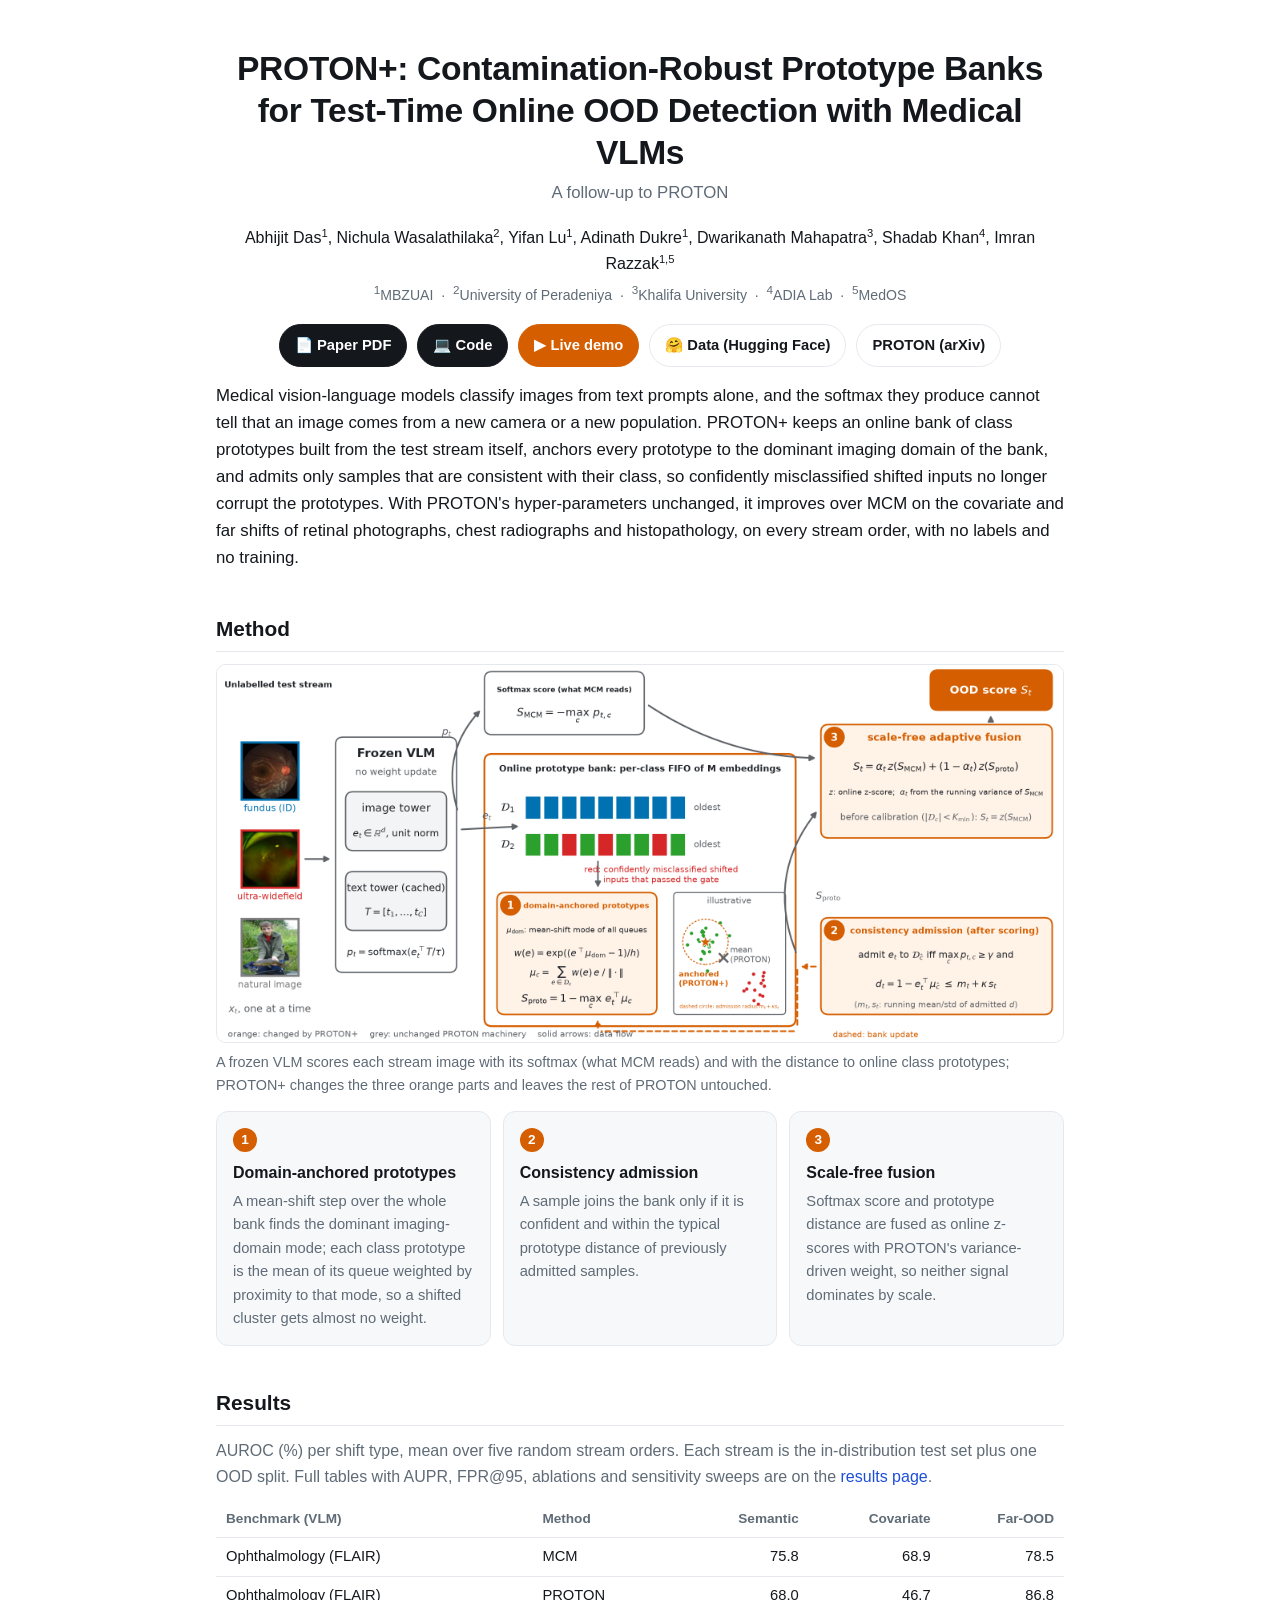
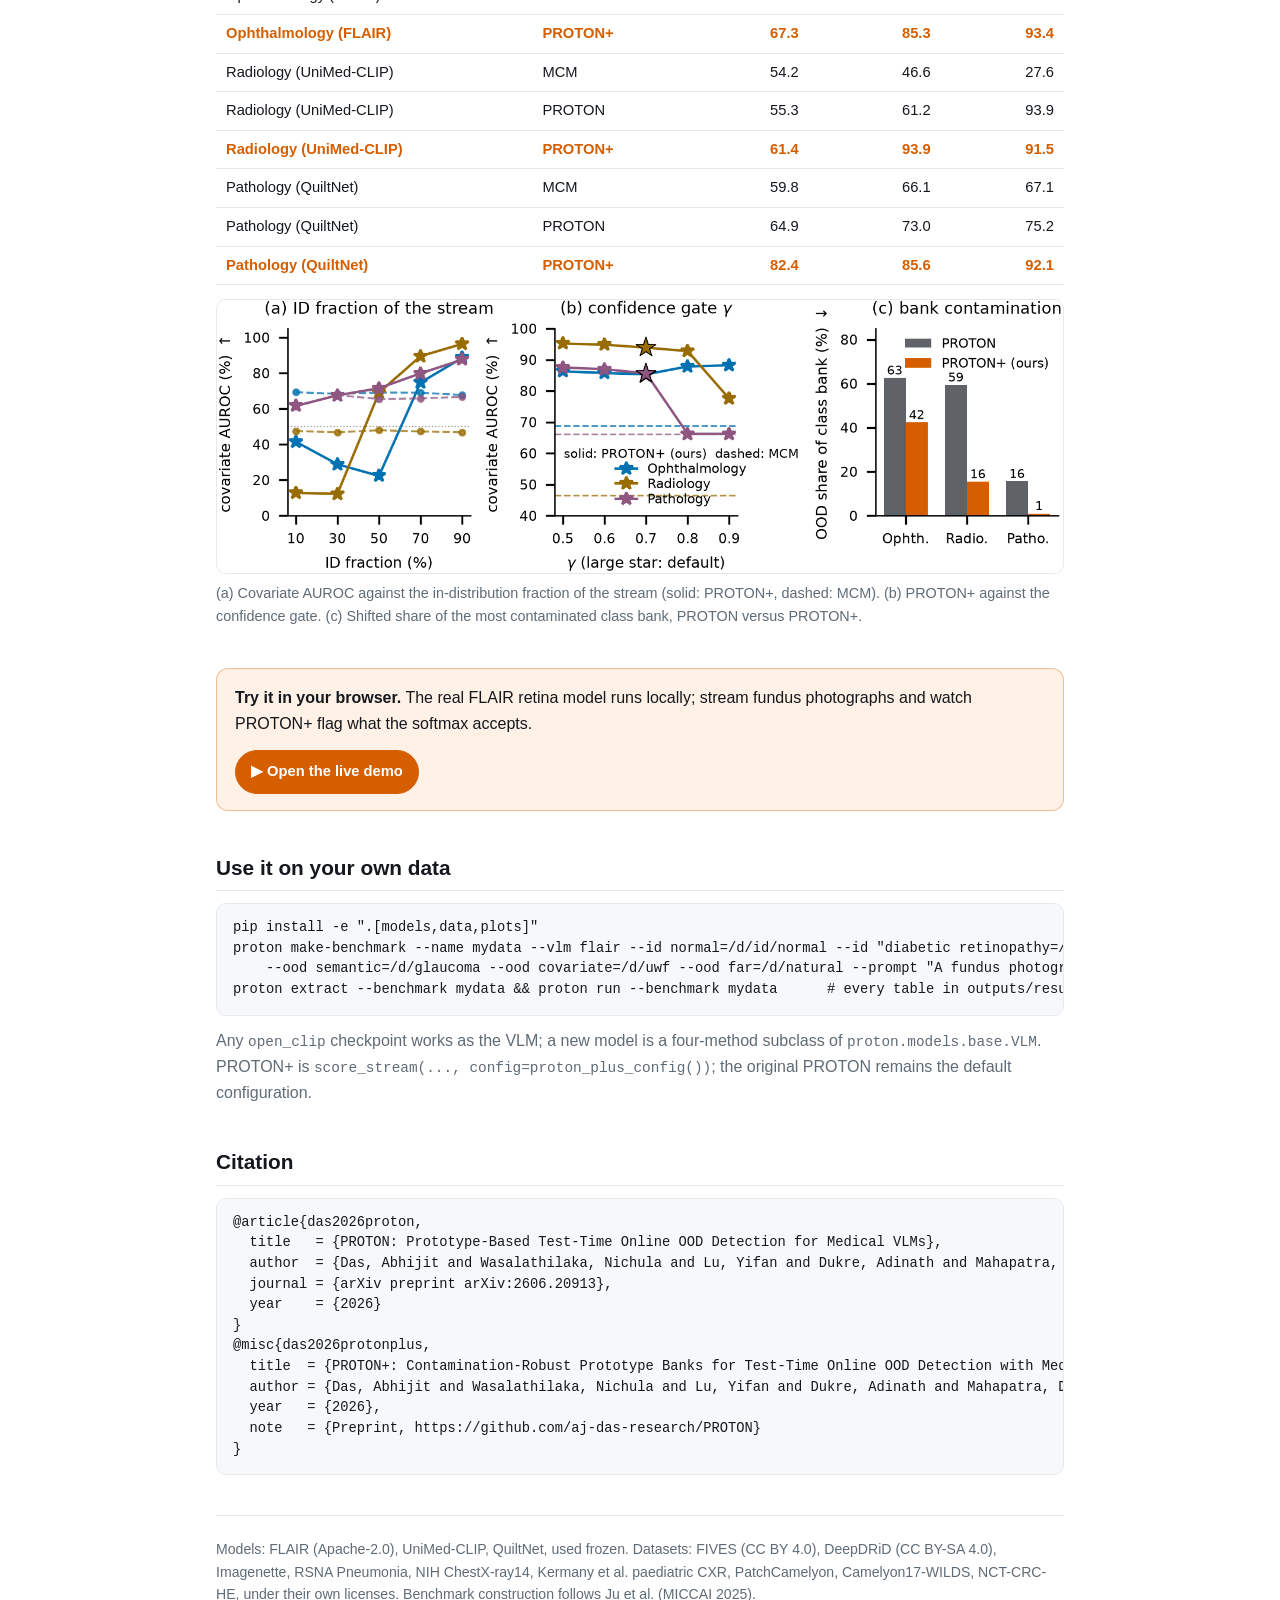
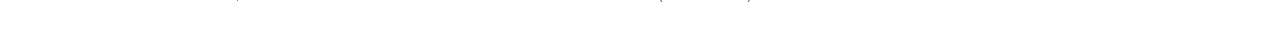
==== commit ea155f33: "Link the Hugging Face dataset from the project page and README" ====
--- a/docs/index.html
+++ b/docs/index.html
@@ -18,7 +18,7 @@
     <a class="btn" href="protonplus.pdf">📄 Paper PDF</a>
     <a class="btn" href="https://github.com/aj-das-research/PROTON">💻 Code</a>
     <a class="btn acc" href="demo/">▶ Live demo</a>
-    <a class="btn sec" href="https://huggingface.co/datasets/abhijit2k01/proton-benchmarks">🤗 Data (coming)</a>
+    <a class="btn sec" href="https://huggingface.co/datasets/abhijit2k01/proton-benchmarks">🤗 Data (Hugging Face)</a>
     <a class="btn sec" href="https://arxiv.org/abs/2606.20913">PROTON (arXiv)</a>
   </div>
 </header>
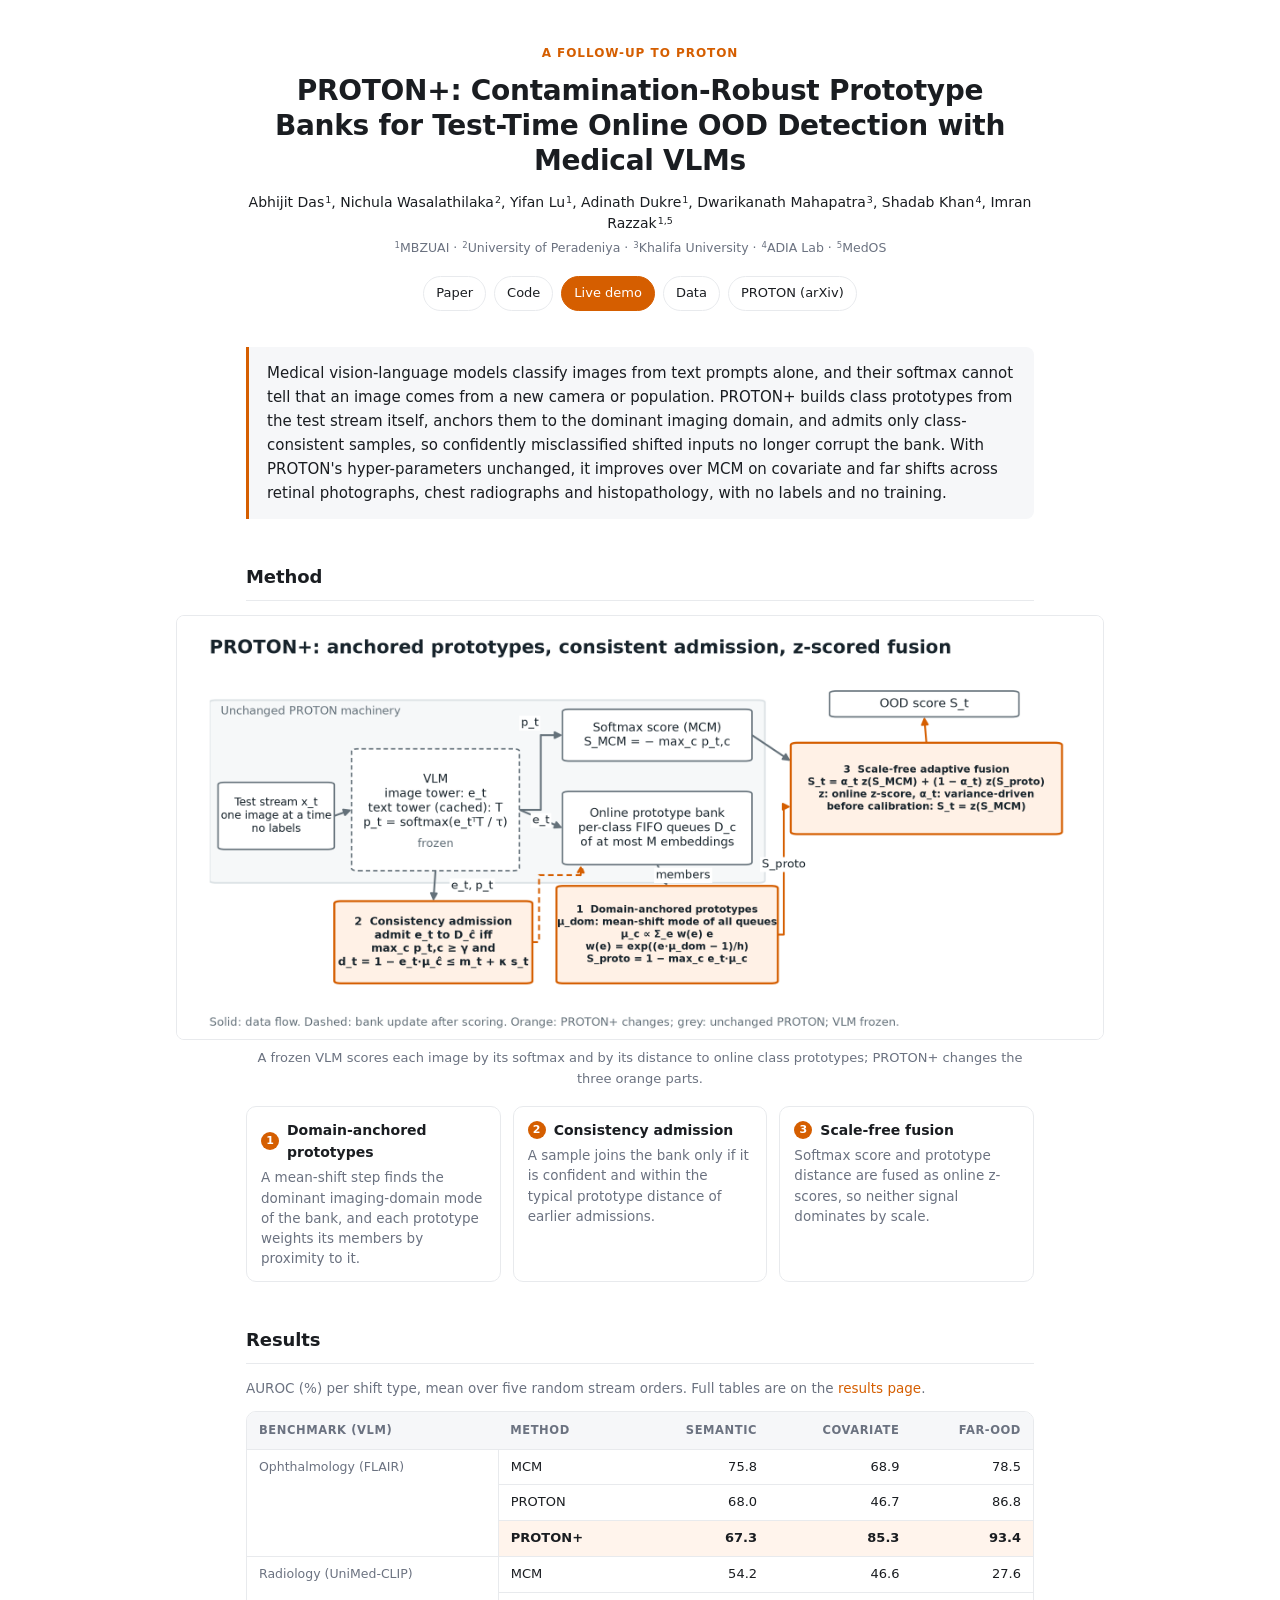
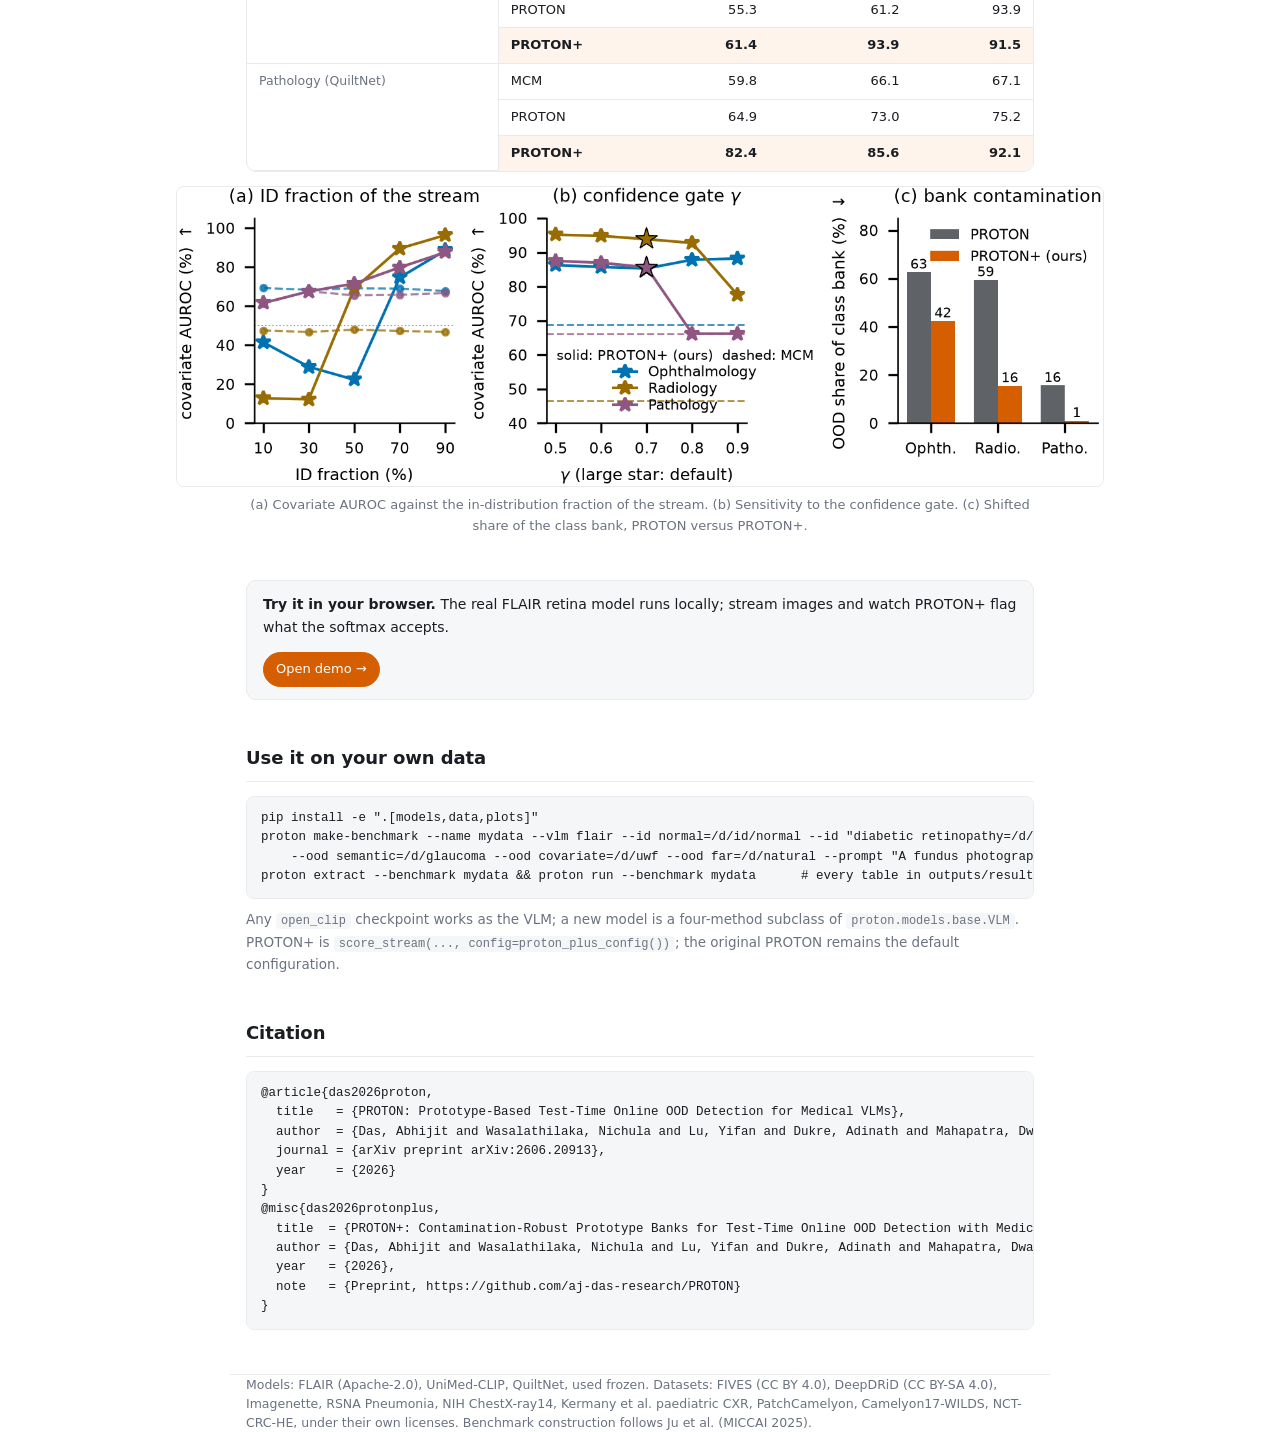
==== commit 60b77f73: "Project page: sleek layout and type scale" ====
--- a/docs/index.html
+++ b/docs/index.html
@@ -2,73 +2,72 @@
 <html lang="en">
 <head>
 <meta charset="utf-8"><meta name="viewport" content="width=device-width,initial-scale=1">
-<title>PROTON+ project page</title>
+<title>PROTON+</title>
 <meta name="description" content="PROTON+: contamination-robust prototype banks for test-time online out-of-distribution detection with medical vision-language models. Paper, code, benchmarks and a live browser demo.">
 <link rel="stylesheet" href="style.css">
 </head>
 <body>
-<div class="wrap">
 
-<header class="hero">
+<header class="hero wrap">
+  <p class="eyebrow">A follow-up to PROTON</p>
   <h1>PROTON+: Contamination-Robust Prototype Banks for Test-Time Online OOD Detection with Medical VLMs</h1>
-  <p class="subtitle">A follow-up to PROTON</p>
   <p class="authors">Abhijit Das<sup>1</sup>, Nichula Wasalathilaka<sup>2</sup>, Yifan Lu<sup>1</sup>, Adinath Dukre<sup>1</sup>, Dwarikanath Mahapatra<sup>3</sup>, Shadab Khan<sup>4</sup>, Imran Razzak<sup>1,5</sup></p>
-  <p class="affil"><sup>1</sup>MBZUAI &nbsp;·&nbsp; <sup>2</sup>University of Peradeniya &nbsp;·&nbsp; <sup>3</sup>Khalifa University &nbsp;·&nbsp; <sup>4</sup>ADIA Lab &nbsp;·&nbsp; <sup>5</sup>MedOS</p>
-  <div class="btns">
-    <a class="btn" href="protonplus.pdf">📄 Paper PDF</a>
-    <a class="btn" href="https://github.com/aj-das-research/PROTON">💻 Code</a>
-    <a class="btn acc" href="demo/">▶ Live demo</a>
-    <a class="btn sec" href="https://huggingface.co/datasets/abhijit2k01/proton-benchmarks">🤗 Data (Hugging Face)</a>
-    <a class="btn sec" href="https://arxiv.org/abs/2606.20913">PROTON (arXiv)</a>
-  </div>
+  <p class="affil"><sup>1</sup>MBZUAI · <sup>2</sup>University of Peradeniya · <sup>3</sup>Khalifa University · <sup>4</sup>ADIA Lab · <sup>5</sup>MedOS</p>
+  <nav class="links">
+    <a class="pill" href="protonplus.pdf">Paper</a>
+    <a class="pill" href="https://github.com/aj-das-research/PROTON">Code</a>
+    <a class="pill acc" href="demo/">Live demo</a>
+    <a class="pill" href="https://huggingface.co/datasets/abhijit2k01/proton-benchmarks">Data</a>
+    <a class="pill" href="https://arxiv.org/abs/2606.20913">PROTON (arXiv)</a>
+  </nav>
 </header>
 
-<section>
-  <p class="lead">Medical vision-language models classify images from text prompts alone, and the softmax they produce cannot tell that an image comes from a new camera or a new population. PROTON+ keeps an online bank of class prototypes built from the test stream itself, anchors every prototype to the dominant imaging domain of the bank, and admits only samples that are consistent with their class, so confidently misclassified shifted inputs no longer corrupt the prototypes. With PROTON's hyper-parameters unchanged, it improves over MCM on the covariate and far shifts of retinal photographs, chest radiographs and histopathology, on every stream order, with no labels and no training.</p>
+<main class="wrap">
+
+<section class="tldr">
+  <p>Medical vision-language models classify images from text prompts alone, and their softmax cannot tell that an image comes from a new camera or population. PROTON+ builds class prototypes from the test stream itself, anchors them to the dominant imaging domain, and admits only class-consistent samples, so confidently misclassified shifted inputs no longer corrupt the bank. With PROTON's hyper-parameters unchanged, it improves over MCM on covariate and far shifts across retinal photographs, chest radiographs and histopathology, with no labels and no training.</p>
 </section>
 
 <section>
   <h2>Method</h2>
-  <figure>
+  <figure class="wide">
     <img src="figures/fig2_method.png" alt="PROTON+ method overview">
-    <figcaption>A frozen VLM scores each stream image with its softmax (what MCM reads) and with the distance to online class prototypes; PROTON+ changes the three orange parts and leaves the rest of PROTON untouched.</figcaption>
+    <figcaption>A frozen VLM scores each image by its softmax and by its distance to online class prototypes; PROTON+ changes the three orange parts.</figcaption>
   </figure>
   <div class="cards">
-    <div class="card"><span class="n">1</span><h3>Domain-anchored prototypes</h3><p>A mean-shift step over the whole bank finds the dominant imaging-domain mode; each class prototype is the mean of its queue weighted by proximity to that mode, so a shifted cluster gets almost no weight.</p></div>
-    <div class="card"><span class="n">2</span><h3>Consistency admission</h3><p>A sample joins the bank only if it is confident and within the typical prototype distance of previously admitted samples.</p></div>
-    <div class="card"><span class="n">3</span><h3>Scale-free fusion</h3><p>Softmax score and prototype distance are fused as online z-scores with PROTON's variance-driven weight, so neither signal dominates by scale.</p></div>
+    <div class="card"><h3><span class="n">1</span>Domain-anchored prototypes</h3><p>A mean-shift step finds the dominant imaging-domain mode of the bank, and each prototype weights its members by proximity to it.</p></div>
+    <div class="card"><h3><span class="n">2</span>Consistency admission</h3><p>A sample joins the bank only if it is confident and within the typical prototype distance of earlier admissions.</p></div>
+    <div class="card"><h3><span class="n">3</span>Scale-free fusion</h3><p>Softmax score and prototype distance are fused as online z-scores, so neither signal dominates by scale.</p></div>
   </div>
 </section>
 
 <section>
   <h2>Results</h2>
-  <p class="muted">AUROC (%) per shift type, mean over five random stream orders. Each stream is the in-distribution test set plus one OOD split. Full tables with AUPR, FPR@95, ablations and sensitivity sweeps are on the <a href="results.html">results page</a>.</p>
+  <p class="note">AUROC (%) per shift type, mean over five random stream orders. Full tables are on the <a href="results.html">results page</a>.</p>
   <div class="tablewrap" id="headline"></div>
-  <figure>
+  <figure class="wide">
     <img src="figures/fig3_results.png" alt="ID-fraction sweep, gate sweep and bank contamination">
-    <figcaption>(a) Covariate AUROC against the in-distribution fraction of the stream (solid: PROTON+, dashed: MCM). (b) PROTON+ against the confidence gate. (c) Shifted share of the most contaminated class bank, PROTON versus PROTON+.</figcaption>
+    <figcaption>(a) Covariate AUROC against the in-distribution fraction of the stream. (b) Sensitivity to the confidence gate. (c) Shifted share of the class bank, PROTON versus PROTON+.</figcaption>
   </figure>
 </section>
 
-<section>
-  <div class="callout">
-    <p><b>Try it in your browser.</b> The real FLAIR retina model runs locally; stream fundus photographs and watch PROTON+ flag what the softmax accepts.</p>
-    <a class="btn acc" href="demo/">▶ Open the live demo</a>
-  </div>
+<section class="callout">
+  <p><b>Try it in your browser.</b> The real FLAIR retina model runs locally; stream images and watch PROTON+ flag what the softmax accepts.</p>
+  <a class="pill acc" href="demo/">Open demo →</a>
 </section>
 
 <section>
   <h2>Use it on your own data</h2>
-  <pre>pip install -e ".[models,data,plots]"
+  <pre><code>pip install -e ".[models,data,plots]"
 proton make-benchmark --name mydata --vlm flair --id normal=/d/id/normal --id "diabetic retinopathy=/d/id/dr" \
     --ood semantic=/d/glaucoma --ood covariate=/d/uwf --ood far=/d/natural --prompt "A fundus photograph of {}"
-proton extract --benchmark mydata && proton run --benchmark mydata      # every table in outputs/results/mydata/</pre>
-  <p class="muted">Any <code>open_clip</code> checkpoint works as the VLM; a new model is a four-method subclass of <code>proton.models.base.VLM</code>. PROTON+ is <code>score_stream(..., config=proton_plus_config())</code>; the original PROTON remains the default configuration.</p>
+proton extract --benchmark mydata && proton run --benchmark mydata      # every table in outputs/results/mydata/</code></pre>
+  <p class="note">Any <code>open_clip</code> checkpoint works as the VLM; a new model is a four-method subclass of <code>proton.models.base.VLM</code>. PROTON+ is <code>score_stream(..., config=proton_plus_config())</code>; the original PROTON remains the default configuration.</p>
 </section>
 
 <section>
   <h2>Citation</h2>
-  <pre>@article{das2026proton,
+  <pre><code>@article{das2026proton,
   title   = {PROTON: Prototype-Based Test-Time Online OOD Detection for Medical VLMs},
   author  = {Das, Abhijit and Wasalathilaka, Nichula and Lu, Yifan and Dukre, Adinath and Mahapatra, Dwarikanath and Khan, Shadab and Razzak, Imran},
   journal = {arXiv preprint arXiv:2606.20913},
@@ -79,21 +78,27 @@
   author = {Das, Abhijit and Wasalathilaka, Nichula and Lu, Yifan and Dukre, Adinath and Mahapatra, Dwarikanath and Khan, Shadab and Razzak, Imran},
   year   = {2026},
   note   = {Preprint, https://github.com/aj-das-research/PROTON}
-}</pre>
+}</code></pre>
 </section>
 
-<footer>
+</main>
+
+<footer class="wrap">
   Models: FLAIR (Apache-2.0), UniMed-CLIP, QuiltNet, used frozen. Datasets: FIVES (CC BY 4.0), DeepDRiD (CC BY-SA 4.0), Imagenette, RSNA Pneumonia, NIH ChestX-ray14, Kermany et al. paediatric CXR, PatchCamelyon, Camelyon17-WILDS, NCT-CRC-HE, under their own licenses. Benchmark construction follows Ju et al. (MICCAI 2025).
 </footer>
 
-</div>
 <script>
 fetch("headline.json").then(r => r.json()).then(d => {
   const sh = ["semantic", "covariate", "far"];
   let h = "<table><thead><tr><th>Benchmark (VLM)</th><th>Method</th><th>Semantic</th><th>Covariate</th><th>Far-OOD</th></tr></thead><tbody>";
-  for (const b of Object.keys(d)) for (const m of Object.keys(d[b])) h += `<tr class="${m === "PROTON+" ? "ours" : ""}"><td>${b}</td><td>${m}</td>` + sh.map(s => `<td>${d[b][m][s].toFixed(1)}</td>`).join("") + "</tr>";
+  for (const b of Object.keys(d)) {
+    const ms = Object.keys(d[b]);
+    ms.forEach((m, i) => {
+      h += `<tr class="${m === "PROTON+" ? "ours" : ""}${i === 0 ? " grp" : ""}">` + (i === 0 ? `<td rowspan="${ms.length}" class="bench">${b}</td>` : "") + `<td>${m}</td>` + sh.map(s => `<td class="num">${d[b][m][s].toFixed(1)}</td>`).join("") + "</tr>";
+    });
+  }
   document.getElementById("headline").innerHTML = h + "</tbody></table>";
-}).catch(() => { document.getElementById("headline").innerHTML = "<p class='muted'>Results table unavailable.</p>"; });
+}).catch(() => { document.getElementById("headline").innerHTML = "<p class='note'>Results table unavailable.</p>"; });
 </script>
 </body>
 </html>
--- a/docs/style.css
+++ b/docs/style.css
@@ -1,43 +1,63 @@
-:root{--bg:#ffffff;--fg:#14181d;--muted:#5f6b76;--card:#f7f8fa;--line:#e5e8ec;--acc:#d55e00;--acc-soft:#fff1e6;--link:#1d4ed8}
-@media (prefers-color-scheme:dark){:root:not([data-theme=light]){--bg:#0f1115;--fg:#e8ebef;--muted:#9aa4b0;--card:#171a21;--line:#2a2e38;--acc:#ff8a3d;--acc-soft:#2a1b10;--link:#7aa2ff}}
-:root[data-theme=dark]{--bg:#0f1115;--fg:#e8ebef;--muted:#9aa4b0;--card:#171a21;--line:#2a2e38;--acc:#ff8a3d;--acc-soft:#2a1b10;--link:#7aa2ff}
+:root{--bg:#ffffff;--fg:#1a1d21;--muted:#6b7280;--faint:#9aa1ab;--line:#e8eaed;--soft:#f6f7f9;--acc:#d55e00;--acc-tint:#fff4ec;--code:#f5f6f8}
+@media (prefers-color-scheme:dark){:root:not([data-theme=light]){--bg:#0f1115;--fg:#e6e8eb;--muted:#9aa3ae;--faint:#6f7883;--line:#232831;--soft:#161a20;--acc:#ff8a3d;--acc-tint:#2a1a0f;--code:#161a20}}
+:root[data-theme=dark]{--bg:#0f1115;--fg:#e6e8eb;--muted:#9aa3ae;--faint:#6f7883;--line:#232831;--soft:#161a20;--acc:#ff8a3d;--acc-tint:#2a1a0f;--code:#161a20}
 *{box-sizing:border-box}
-html{scroll-behavior:smooth}
-body{margin:0;background:var(--bg);color:var(--fg);font:16px/1.6 -apple-system,BlinkMacSystemFont,"Segoe UI",Inter,Roboto,Helvetica,Arial,sans-serif;-webkit-font-smoothing:antialiased}
-a{color:var(--link);text-decoration:none}a:hover{text-decoration:underline}
-.wrap{max-width:880px;margin:0 auto;padding:0 16px}
-section{margin:0 0 40px}
-header.hero{text-align:center;padding:48px 0 8px}
-h1{font-size:clamp(1.5rem,3.4vw,2.1rem);line-height:1.25;margin:0 0 6px;letter-spacing:-.01em}
-.subtitle{font-size:1.05rem;color:var(--muted);margin:0 0 18px}
-.authors{font-size:1rem;margin:0 0 4px}.authors sup{font-size:.7em}
-.affil{font-size:.88rem;color:var(--muted);margin:0 0 18px}
-.btns{display:flex;gap:10px;flex-wrap:wrap;justify-content:center;margin:0 0 8px}
-.btn{display:inline-flex;align-items:center;gap:6px;padding:9px 15px;border-radius:999px;background:var(--fg);color:var(--bg);font-weight:600;font-size:.92rem;text-decoration:none;border:1px solid var(--fg)}
-.btn:hover{text-decoration:none;opacity:.88}
-.btn.sec{background:transparent;color:var(--fg);border-color:var(--line)}
-.btn.acc{background:var(--acc);border-color:var(--acc);color:#fff}
-h2{font-size:1.3rem;margin:0 0 12px;padding-bottom:6px;border-bottom:1px solid var(--line)}
+html{-webkit-text-size-adjust:100%}
+body{margin:0;background:var(--bg);color:var(--fg);font:15px/1.6 system-ui,-apple-system,"Segoe UI",Roboto,Helvetica,Arial,sans-serif;-webkit-font-smoothing:antialiased}
+a{color:var(--acc);text-decoration:none}a:hover{text-decoration:underline}
+.wrap{max-width:820px;margin:0 auto;padding:0 16px}
+img{max-width:100%;height:auto;display:block}
+/* hero */
+.hero{padding:44px 16px 8px;text-align:center}
+.eyebrow{margin:0 0 10px;font-size:12px;font-weight:600;letter-spacing:.08em;text-transform:uppercase;color:var(--acc)}
+h1{margin:0 auto 14px;max-width:760px;font-size:28px;line-height:1.25;font-weight:700;letter-spacing:-.01em}
+.authors{margin:0;font-size:14px;line-height:1.5}
+.affil{margin:4px 0 0;font-size:12.5px;color:var(--muted)}
+sup{font-size:.68em;line-height:0;vertical-align:.45em;margin-left:1px}
+.links{display:flex;flex-wrap:wrap;justify-content:center;gap:8px;margin:18px 0 0}
+.pill{display:inline-flex;align-items:center;gap:6px;font-size:13px;font-weight:500;padding:6px 12px;border:1px solid var(--line);border-radius:999px;color:var(--fg);background:var(--bg);transition:border-color .15s,background .15s}
+.pill:hover{text-decoration:none;border-color:var(--faint);background:var(--soft)}
+.pill.acc{background:var(--acc);border-color:var(--acc);color:#fff}
+.pill.acc:hover{background:var(--acc);filter:brightness(1.06)}
+/* sections */
+main section{margin:44px 0}
+main section:first-child{margin-top:28px}
+h2{margin:0 0 14px;font-size:18px;font-weight:650;letter-spacing:-.005em;padding-bottom:8px;border-bottom:1px solid var(--line)}
+h3{margin:0 0 4px;font-size:14px;font-weight:700;display:flex;align-items:center;gap:8px}
 p{margin:0 0 12px}
-.lead{font-size:1.05rem}
-figure{margin:0 0 12px}
-figure img{width:100%;height:auto;display:block;border-radius:10px;border:1px solid var(--line)}
-figcaption{font-size:.9rem;color:var(--muted);margin-top:8px}
-.cards{display:grid;grid-template-columns:repeat(3,1fr);gap:12px;margin:14px 0 0}
+.note{font-size:13.5px;color:var(--muted)}
+.tldr p{margin:0;padding:14px 18px;border-left:3px solid var(--acc);background:var(--soft);border-radius:0 8px 8px 0;font-size:15px}
+/* figures */
+figure{margin:14px 0 0}
+figure.wide{margin-left:-70px;margin-right:-70px}
+@media (max-width:960px){figure.wide{margin-left:0;margin-right:0}}
+figure img{border-radius:8px;border:1px solid var(--line);background:#fff}
+figcaption{margin:8px auto 0;max-width:820px;font-size:13px;color:var(--muted);text-align:center;padding:0 16px}
+/* cards */
+.cards{display:grid;grid-template-columns:repeat(3,1fr);gap:12px;margin-top:16px}
 @media (max-width:700px){.cards{grid-template-columns:1fr}}
-.card{background:var(--card);border:1px solid var(--line);border-radius:12px;padding:14px 16px}
-.card .n{display:inline-grid;place-items:center;width:24px;height:24px;border-radius:50%;background:var(--acc);color:#fff;font-weight:700;font-size:.85rem;margin-bottom:8px}
-.card h3{margin:0 0 4px;font-size:1rem}
-.card p{margin:0;font-size:.92rem;color:var(--muted)}
-.tablewrap{overflow-x:auto;margin:0 0 14px}
-table{border-collapse:collapse;width:100%;font-size:.92rem}
-th,td{padding:7px 10px;border-bottom:1px solid var(--line);text-align:right;white-space:nowrap}
-th:first-child,td:first-child,th:nth-child(2),td:nth-child(2){text-align:left}
-thead th{color:var(--muted);font-weight:600;font-size:.85rem}
-tr.ours td{font-weight:700;color:var(--acc)}
-.callout{display:flex;align-items:center;justify-content:space-between;gap:14px;flex-wrap:wrap;background:var(--acc-soft);border:1px solid color-mix(in srgb,var(--acc) 35%,transparent);border-radius:12px;padding:16px 18px}
-.callout p{margin:0}
-pre{background:var(--card);border:1px solid var(--line);border-radius:10px;padding:14px 16px;overflow-x:auto;font:.86rem/1.5 ui-monospace,SFMono-Regular,Menlo,Consolas,monospace;margin:0 0 12px}
-code{font-family:ui-monospace,SFMono-Regular,Menlo,Consolas,monospace;font-size:.9em}
-.muted{color:var(--muted)}
-footer{border-top:1px solid var(--line);padding:22px 0 44px;font-size:.88rem;color:var(--muted)}
+.card{border:1px solid var(--line);border-radius:10px;padding:12px 14px;background:var(--bg)}
+.card p{margin:0;font-size:13.5px;line-height:1.5;color:var(--muted)}
+.n{display:inline-grid;place-items:center;width:18px;height:18px;flex:none;border-radius:50%;background:var(--acc);color:#fff;font-size:11px;font-weight:700}
+/* table */
+.tablewrap{overflow-x:auto;-webkit-overflow-scrolling:touch;margin:4px 0 0;border:1px solid var(--line);border-radius:10px}
+table{border-collapse:collapse;width:100%;font-size:13px;font-variant-numeric:tabular-nums}
+th{font-size:11.5px;font-weight:600;letter-spacing:.05em;text-transform:uppercase;color:var(--muted);text-align:left;padding:9px 12px;background:var(--soft);border-bottom:1px solid var(--line);white-space:nowrap}
+td{padding:7px 12px;border-bottom:1px solid var(--line);white-space:nowrap}
+tbody tr:last-child td{border-bottom:0}
+td.num,th:nth-child(n+3){text-align:right}
+td.bench{color:var(--muted);vertical-align:top;font-size:12.5px;border-right:1px solid var(--line)}
+tr.grp td{border-top:1px solid var(--line)}
+tr.ours td:not(.bench){background:var(--acc-tint);font-weight:600}
+
+/* callout */
+.callout{display:flex;align-items:center;justify-content:space-between;gap:14px;flex-wrap:wrap;padding:12px 16px;border:1px solid var(--line);border-radius:10px;background:var(--soft)}
+.callout p{margin:0;font-size:14px}
+/* code */
+pre{margin:0 0 10px;padding:12px 14px;background:var(--code);border:1px solid var(--line);border-radius:8px;overflow-x:auto;font-size:12.5px;line-height:1.55}
+code{font-family:ui-monospace,SFMono-Regular,Menlo,Consolas,monospace;font-size:12.5px}
+p code{background:var(--code);padding:1px 5px;border-radius:4px;font-size:12px}
+pre code{background:none;padding:0}
+/* footer */
+footer{margin:48px auto 40px;padding-top:16px;border-top:1px solid var(--line);font-size:12.5px;line-height:1.55;color:var(--muted)}
+@media (max-width:520px){.hero{padding-top:30px}h1{font-size:23px}main section{margin:36px 0}}
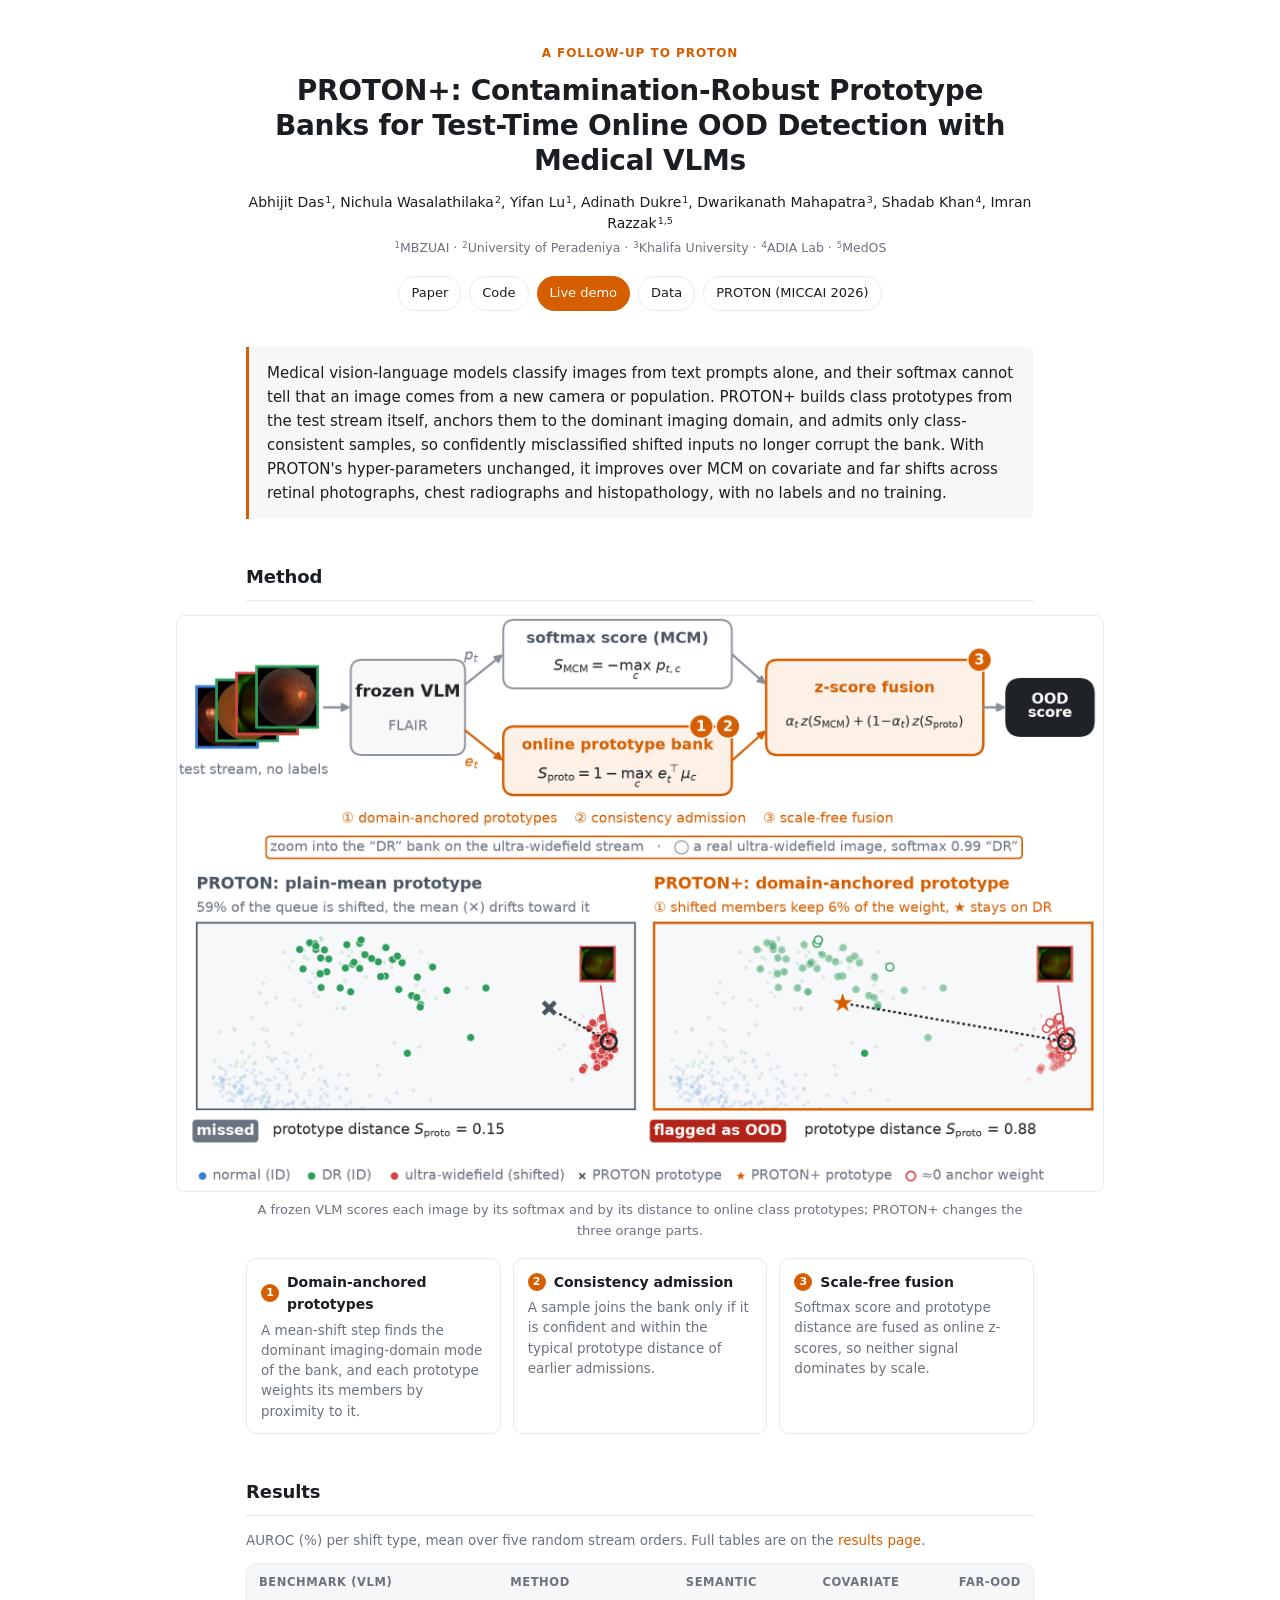
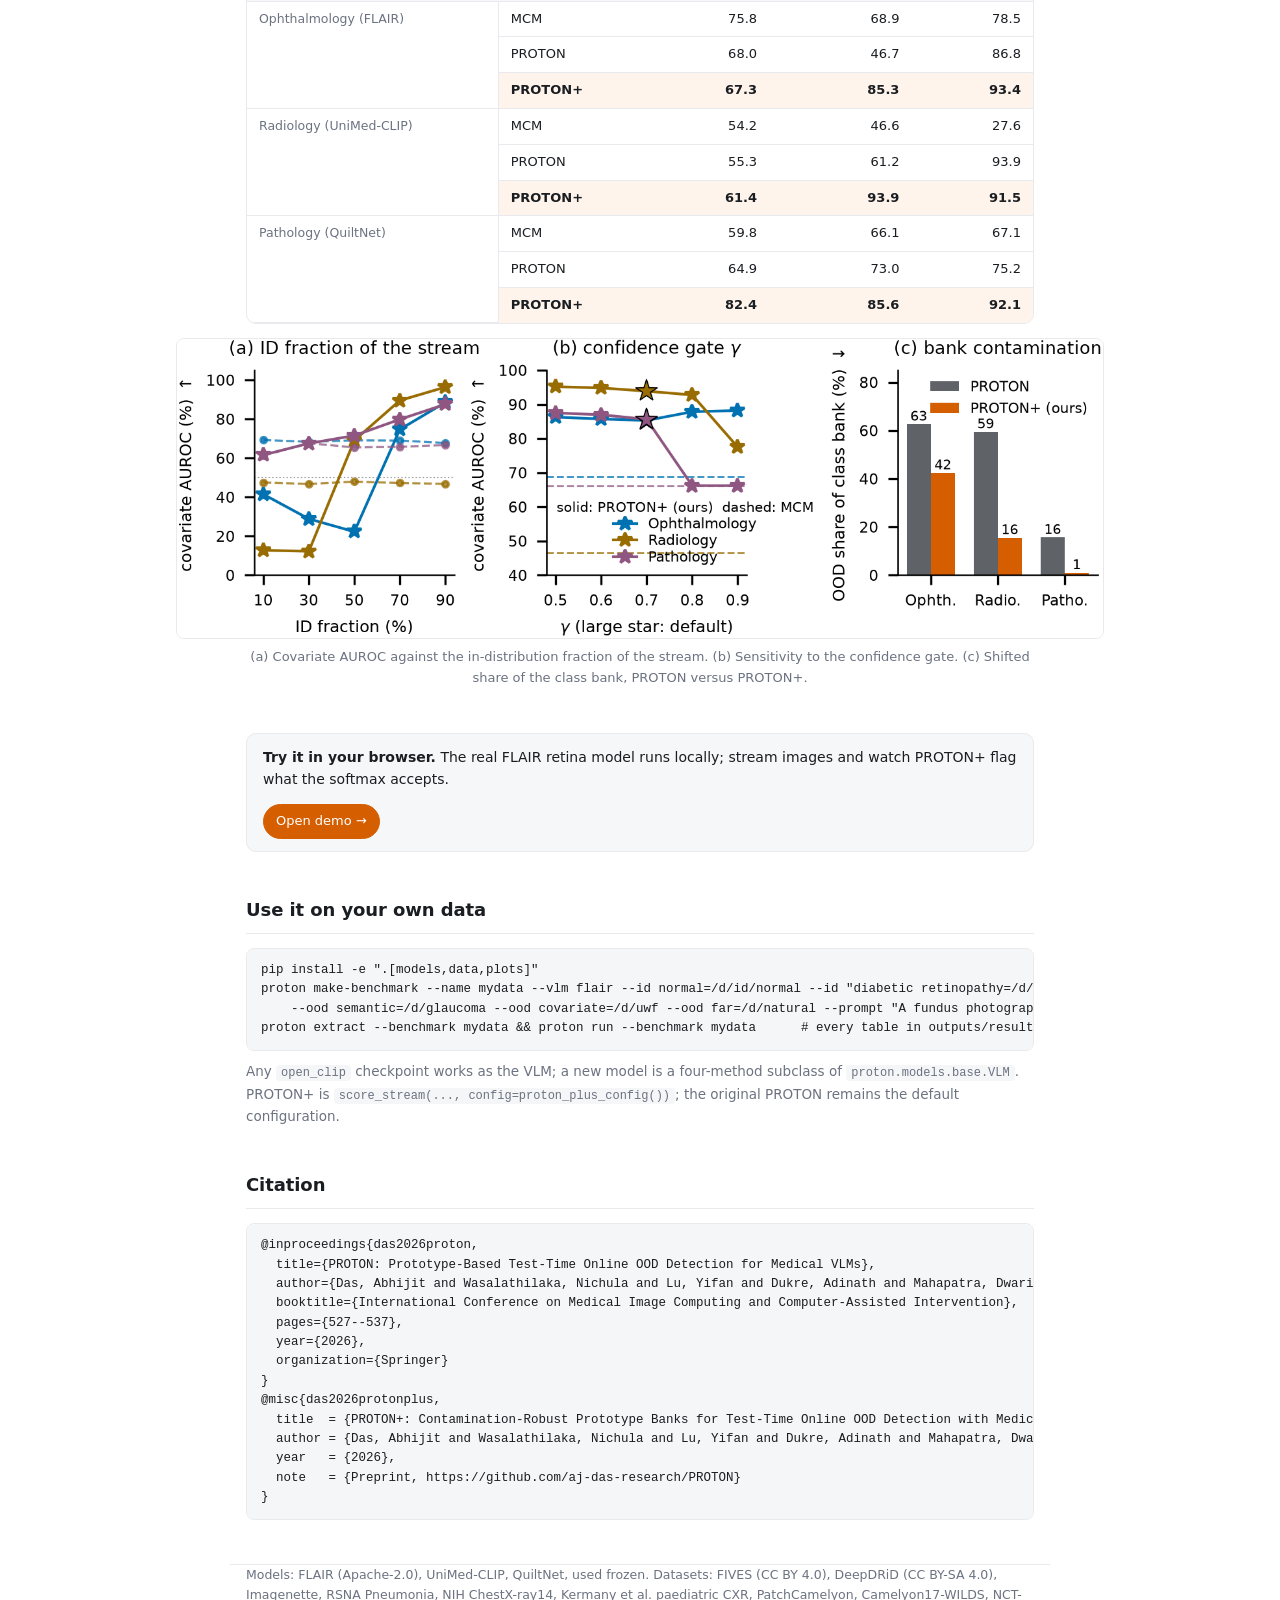
==== commit 398ecd97: "PROTON citation from Google Scholar (MICCAI 2026) on README and project page" ====
--- a/docs/index.html
+++ b/docs/index.html
@@ -18,7 +18,7 @@
     <a class="pill" href="https://github.com/aj-das-research/PROTON">Code</a>
     <a class="pill acc" href="demo/">Live demo</a>
     <a class="pill" href="https://huggingface.co/datasets/abhijit2k01/proton-benchmarks">Data</a>
-    <a class="pill" href="https://arxiv.org/abs/2606.20913">PROTON (arXiv)</a>
+    <a class="pill" href="https://arxiv.org/abs/2606.20913">PROTON (MICCAI 2026)</a>
   </nav>
 </header>
 
@@ -67,11 +67,13 @@
 
 <section>
   <h2>Citation</h2>
-  <pre><code>@article{das2026proton,
-  title   = {PROTON: Prototype-Based Test-Time Online OOD Detection for Medical VLMs},
-  author  = {Das, Abhijit and Wasalathilaka, Nichula and Lu, Yifan and Dukre, Adinath and Mahapatra, Dwarikanath and Khan, Shadab and Razzak, Imran},
-  journal = {arXiv preprint arXiv:2606.20913},
-  year    = {2026}
+  <pre><code>@inproceedings{das2026proton,
+  title={PROTON: Prototype-Based Test-Time Online OOD Detection for Medical VLMs},
+  author={Das, Abhijit and Wasalathilaka, Nichula and Lu, Yifan and Dukre, Adinath and Mahapatra, Dwarikanath and Khan, Shadab and Razzak, Imran},
+  booktitle={International Conference on Medical Image Computing and Computer-Assisted Intervention},
+  pages={527--537},
+  year={2026},
+  organization={Springer}
 }
 @misc{das2026protonplus,
   title  = {PROTON+: Contamination-Robust Prototype Banks for Test-Time Online OOD Detection with Medical VLMs},
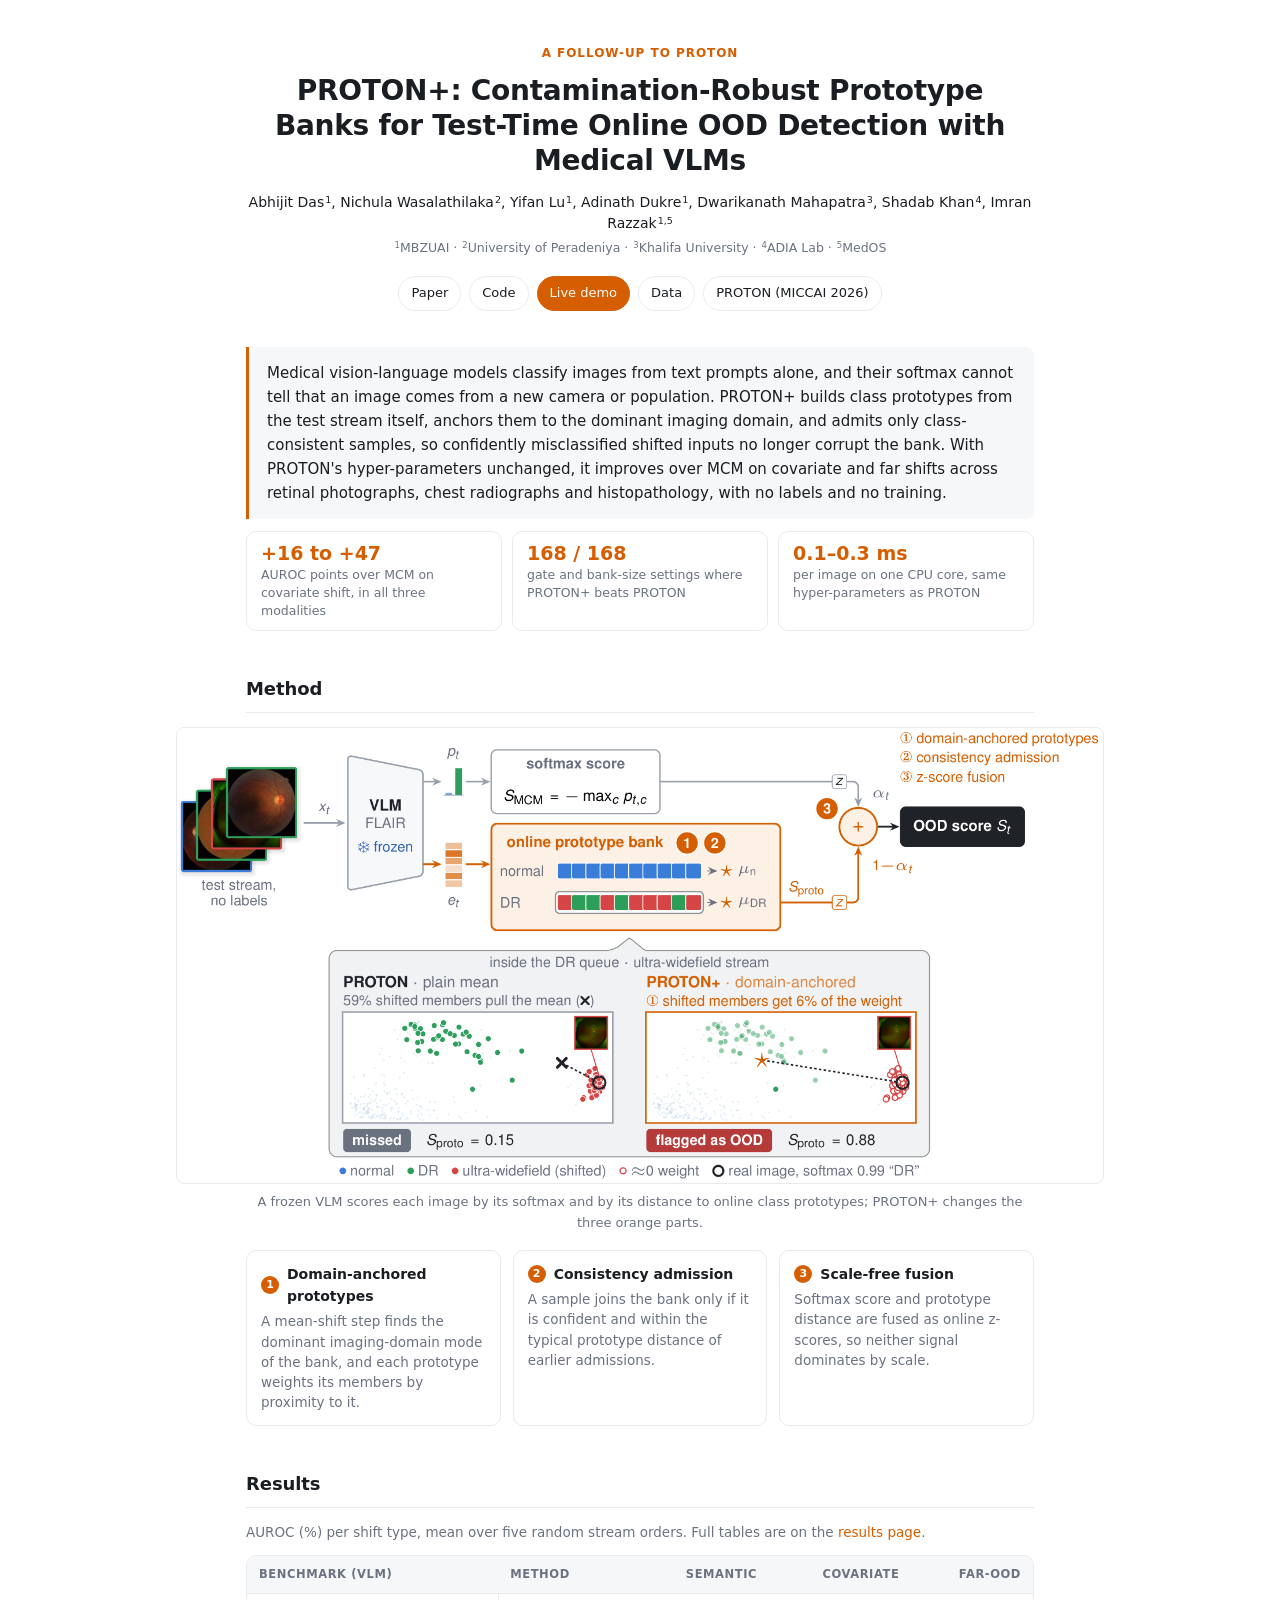
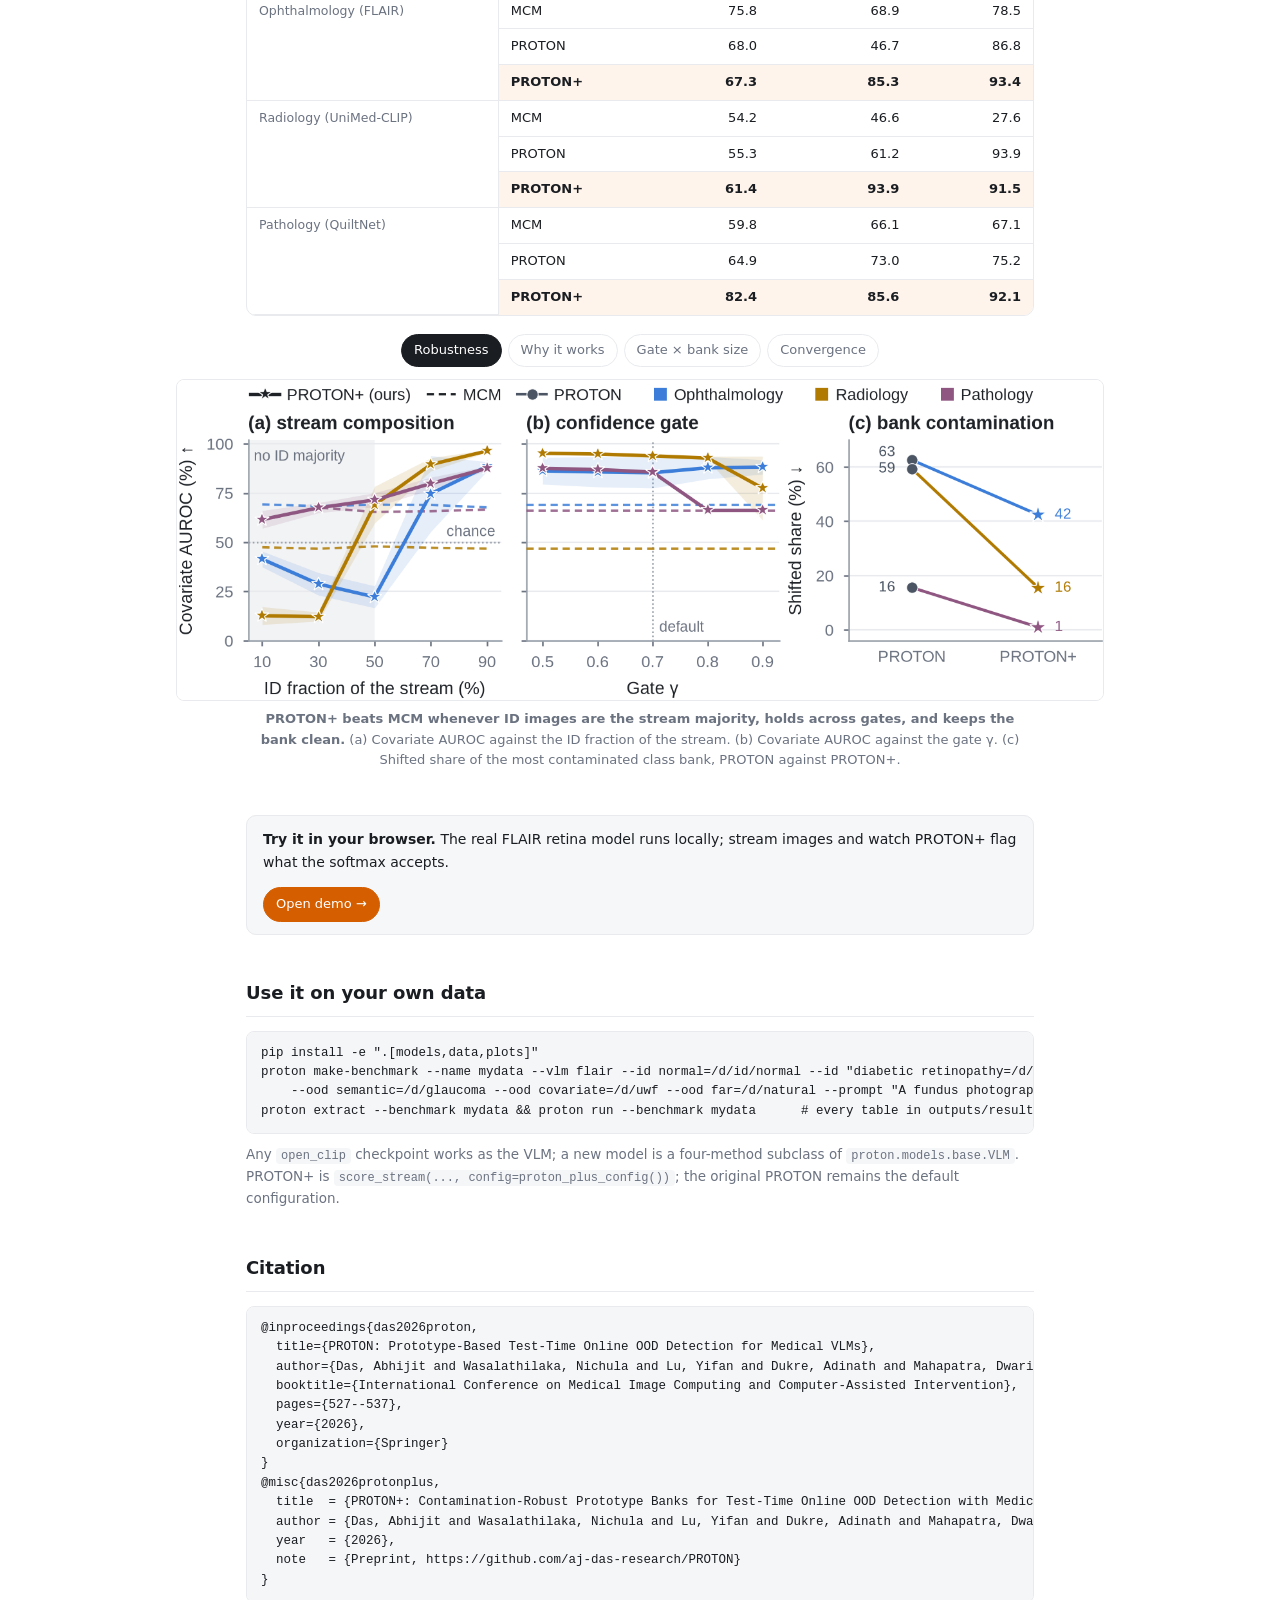
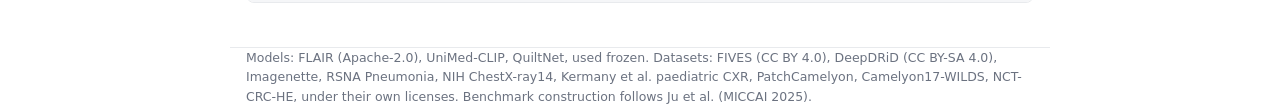
==== commit a69b293c: "Sync project page, README and results page with the preprint - project page: headline stats and a ta" ====
--- a/docs/index.html
+++ b/docs/index.html
@@ -26,6 +26,11 @@
 
 <section class="tldr">
   <p>Medical vision-language models classify images from text prompts alone, and their softmax cannot tell that an image comes from a new camera or population. PROTON+ builds class prototypes from the test stream itself, anchors them to the dominant imaging domain, and admits only class-consistent samples, so confidently misclassified shifted inputs no longer corrupt the bank. With PROTON's hyper-parameters unchanged, it improves over MCM on covariate and far shifts across retinal photographs, chest radiographs and histopathology, with no labels and no training.</p>
+  <div class="stats">
+    <div><b>+16 to +47</b><span>AUROC points over MCM on covariate shift, in all three modalities</span></div>
+    <div><b>168 / 168</b><span>gate and bank-size settings where PROTON+ beats PROTON</span></div>
+    <div><b>0.1–0.3 ms</b><span>per image on one CPU core, same hyper-parameters as PROTON</span></div>
+  </div>
 </section>
 
 <section>
@@ -45,10 +50,30 @@
   <h2>Results</h2>
   <p class="note">AUROC (%) per shift type, mean over five random stream orders. Full tables are on the <a href="results.html">results page</a>.</p>
   <div class="tablewrap" id="headline"></div>
-  <figure class="wide">
-    <img src="figures/fig3_results.png" alt="ID-fraction sweep, gate sweep and bank contamination">
-    <figcaption>(a) Covariate AUROC against the in-distribution fraction of the stream. (b) Sensitivity to the confidence gate. (c) Shifted share of the class bank, PROTON versus PROTON+.</figcaption>
-  </figure>
+  <div class="figtabs wide" id="figtabs">
+    <div class="tabs" role="tablist" aria-label="Result figures">
+      <button role="tab" aria-selected="true" data-k="0">Robustness</button>
+      <button role="tab" aria-selected="false" data-k="1">Why it works</button>
+      <button role="tab" aria-selected="false" data-k="2">Gate × bank size</button>
+      <button role="tab" aria-selected="false" data-k="3">Convergence</button>
+    </div>
+    <figure role="tabpanel">
+      <img src="figures/fig3_results.png" alt="ID-fraction sweep, gate sweep and bank contamination">
+      <figcaption><b>PROTON+ beats MCM whenever ID images are the stream majority, holds across gates, and keeps the bank clean.</b> (a) Covariate AUROC against the ID fraction of the stream. (b) Covariate AUROC against the gate γ. (c) Shifted share of the most contaminated class bank, PROTON against PROTON+.</figcaption>
+    </figure>
+    <figure role="tabpanel" hidden>
+      <img loading="lazy" src="figures/fig1_blind_spot.png" alt="Score overlap, MCM confidence against prototype distance, and t-SNE of the embeddings">
+      <figcaption><b>Shifted inputs fall inside the ID range of the softmax score but form separate clusters in embedding space.</b> (a) Share of OOD MCM scores inside the ID range. (b) MCM confidence against the PROTON+ prototype distance on the covariate stream. (c) t-SNE of the image embeddings, one column per modality.</figcaption>
+    </figure>
+    <figure role="tabpanel" hidden>
+      <img loading="lazy" src="figures/fig3b_gamma_M.png" alt="Change in covariate AUROC over MCM for every gate and bank size, PROTON and PROTON+">
+      <figcaption><b>PROTON+ beats PROTON in all 168 gate and bank-size settings and stays above MCM in all but three.</b> Change in covariate AUROC over MCM for each gate γ and bank size M, with the defaults boxed.</figcaption>
+    </figure>
+    <figure role="tabpanel" hidden>
+      <img loading="lazy" src="figures/fig3a_convergence.png" alt="Prototype convergence, drift per update and cosine of the contaminated bank to the clean class mean">
+      <figcaption><b>Prototypes settle within thirty admissions in five of six banks, and PROTON+ keeps the most contaminated bank close to the clean class.</b> (a) Cosine to the final prototype. (b) Change per admission. (c) Cosine of the most contaminated bank to the clean class mean.</figcaption>
+    </figure>
+  </div>
 </section>
 
 <section class="callout">
@@ -102,5 +127,11 @@
   document.getElementById("headline").innerHTML = h + "</tbody></table>";
 }).catch(() => { document.getElementById("headline").innerHTML = "<p class='note'>Results table unavailable.</p>"; });
 </script>
+<script>
+(() => { const box = document.getElementById("figtabs"); const btn = [...box.querySelectorAll("[role=tab]")], pan = [...box.querySelectorAll("[role=tabpanel]")];
+  const show = (k) => { btn.forEach((b, i) => b.setAttribute("aria-selected", i === k)); pan.forEach((p, i) => p.hidden = i !== k); };
+  btn.forEach((b, i) => { b.onclick = () => show(i); b.onkeydown = (e) => { const d = e.key === "ArrowRight" ? 1 : e.key === "ArrowLeft" ? -1 : 0; if (d) { const j = (i + d + btn.length) % btn.length; show(j); btn[j].focus(); } }; });
+})();
+</script>
 </body>
 </html>
--- a/docs/style.css
+++ b/docs/style.css
@@ -27,6 +27,22 @@
 p{margin:0 0 12px}
 .note{font-size:13.5px;color:var(--muted)}
 .tldr p{margin:0;padding:14px 18px;border-left:3px solid var(--acc);background:var(--soft);border-radius:0 8px 8px 0;font-size:15px}
+/* headline stats */
+.stats{display:grid;grid-template-columns:repeat(3,1fr);gap:10px;margin-top:12px}
+.stats div{border:1px solid var(--line);border-radius:10px;padding:10px 14px}
+.stats b{display:block;font-size:19px;line-height:1.25;color:var(--acc);font-variant-numeric:tabular-nums}
+.stats span{display:block;font-size:12.5px;line-height:1.45;color:var(--muted)}
+@media (max-width:600px){.stats{grid-template-columns:1fr}.stats div{display:flex;align-items:baseline;gap:10px}.stats b{flex:none;min-width:96px}}
+/* figure tabs */
+.figtabs{margin-top:18px}
+.figtabs.wide{margin-left:-70px;margin-right:-70px}
+@media (max-width:960px){.figtabs.wide{margin-left:0;margin-right:0}}
+.tabs{display:flex;flex-wrap:wrap;justify-content:center;gap:6px}
+.tabs button{font:inherit;font-size:13px;font-weight:500;padding:5px 12px;border:1px solid var(--line);border-radius:999px;background:var(--bg);color:var(--muted);cursor:pointer}
+.tabs button:hover{border-color:var(--faint);color:var(--fg)}
+.tabs button[aria-selected=true]{background:var(--fg);border-color:var(--fg);color:var(--bg)}
+.figtabs figure{margin-top:12px}
+.figtabs figure img{margin:0 auto}
 /* figures */
 figure{margin:14px 0 0}
 figure.wide{margin-left:-70px;margin-right:-70px}
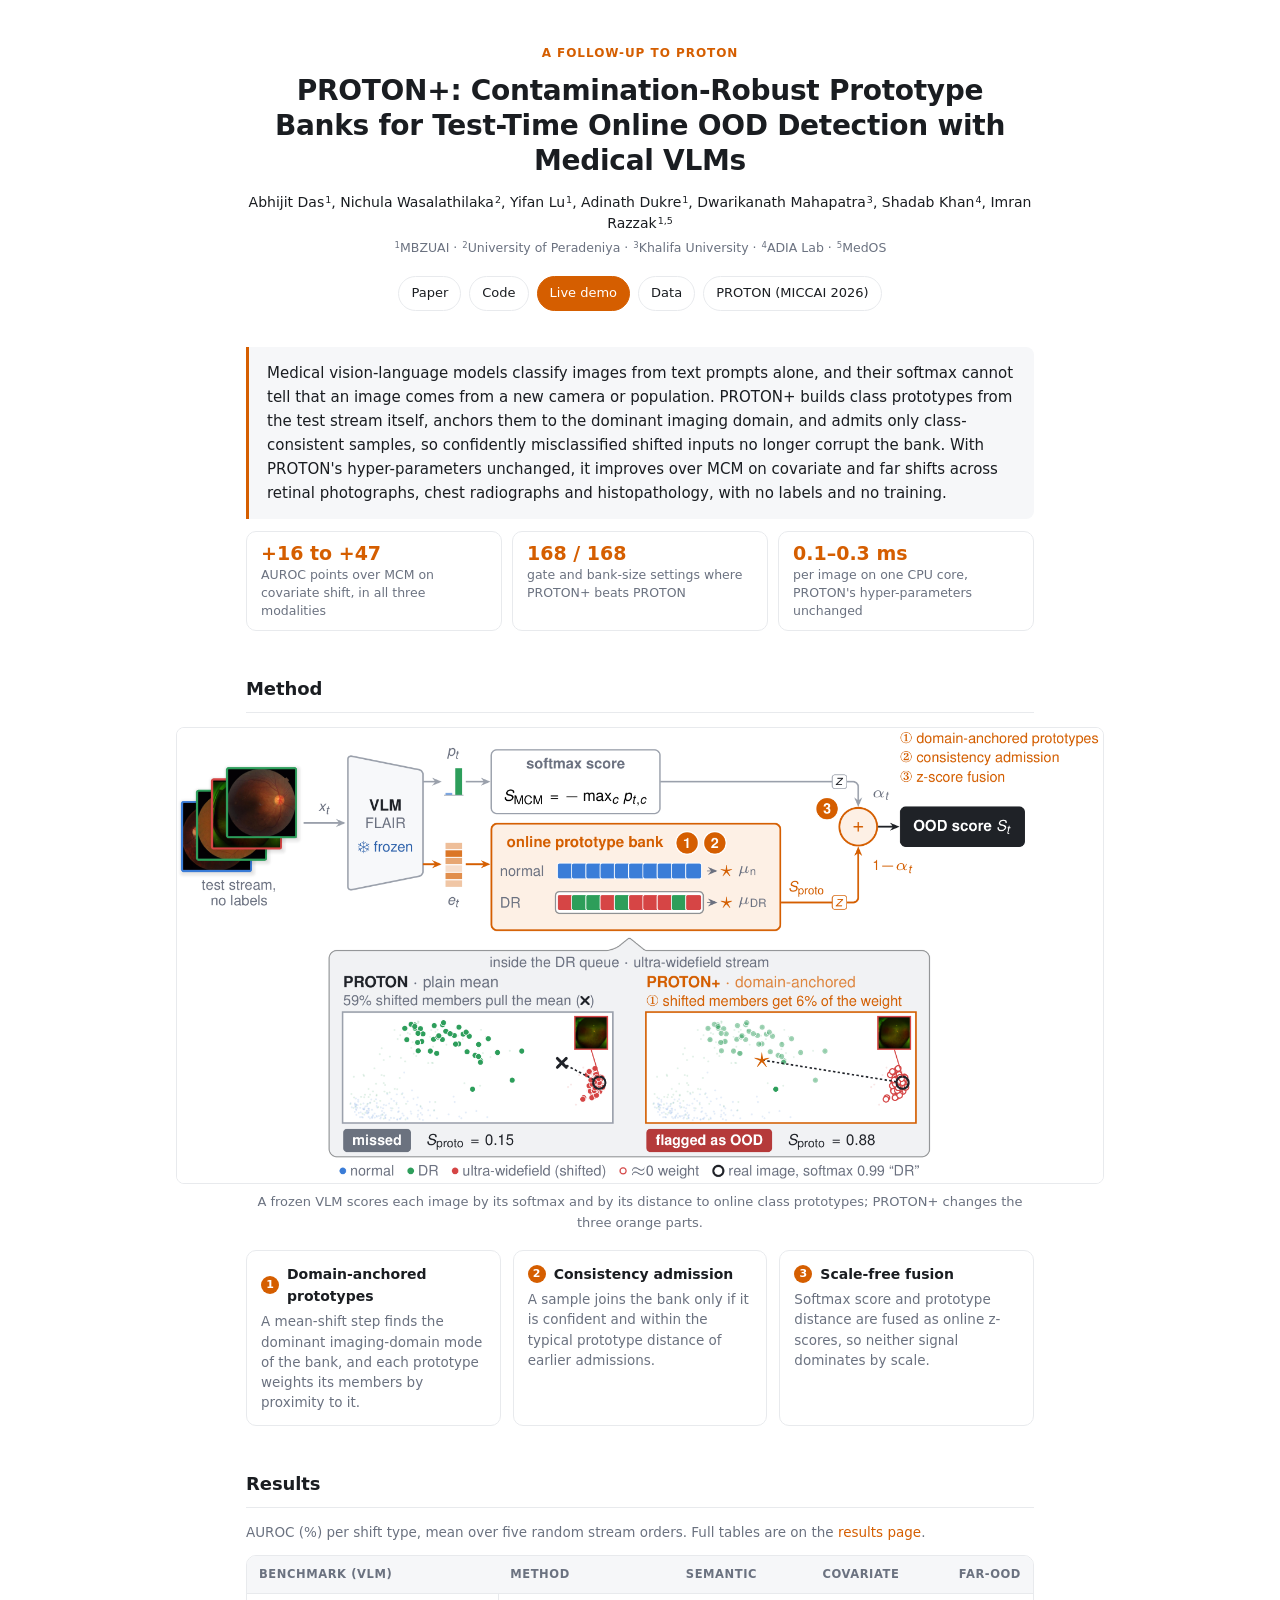
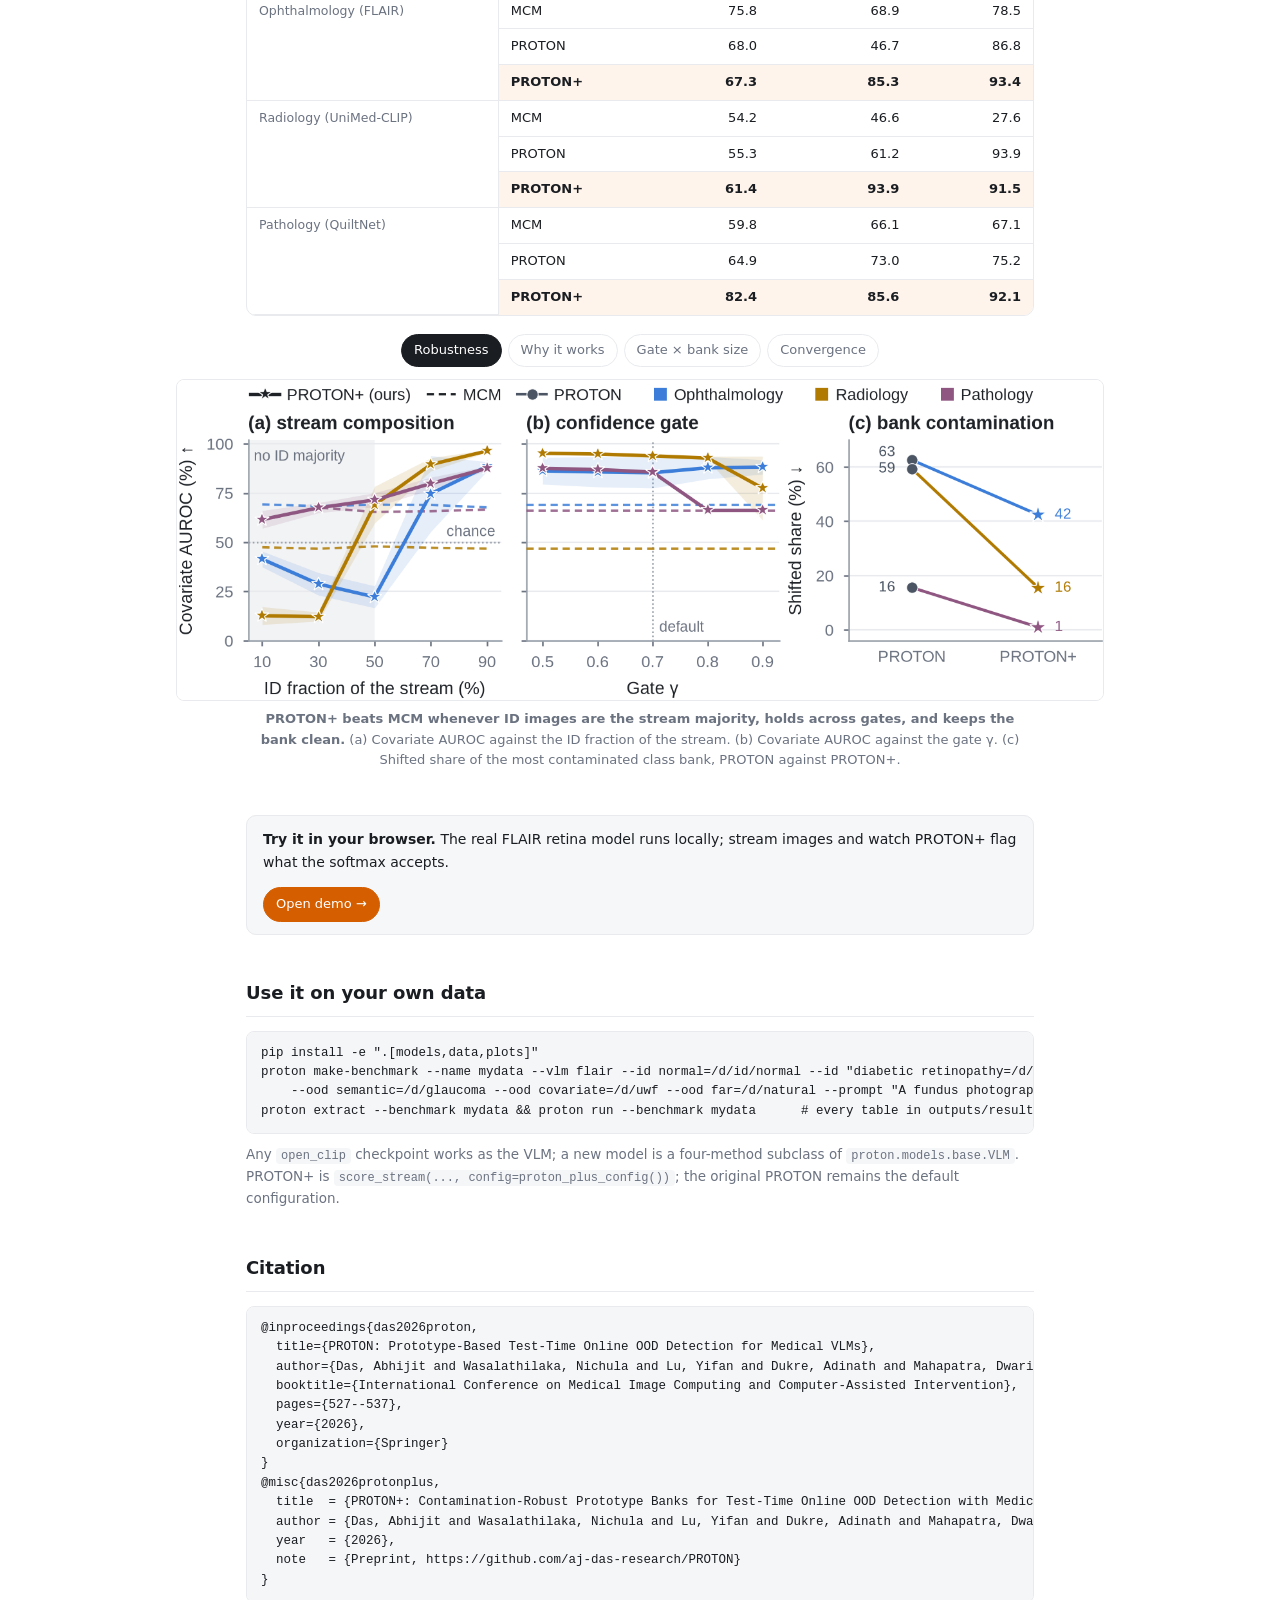
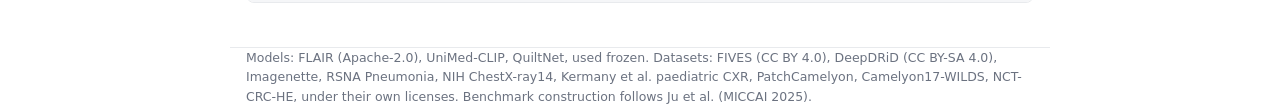
==== commit 0be71727: "README header: full title, what PROTON+ changes, badges, PROTON+ and PROTON diagrams; HF dataset car" ====
--- a/docs/index.html
+++ b/docs/index.html
@@ -29,7 +29,7 @@
   <div class="stats">
     <div><b>+16 to +47</b><span>AUROC points over MCM on covariate shift, in all three modalities</span></div>
     <div><b>168 / 168</b><span>gate and bank-size settings where PROTON+ beats PROTON</span></div>
-    <div><b>0.1–0.3 ms</b><span>per image on one CPU core, same hyper-parameters as PROTON</span></div>
+    <div><b>0.1–0.3 ms</b><span>per image on one CPU core, PROTON's hyper-parameters unchanged</span></div>
   </div>
 </section>
 
